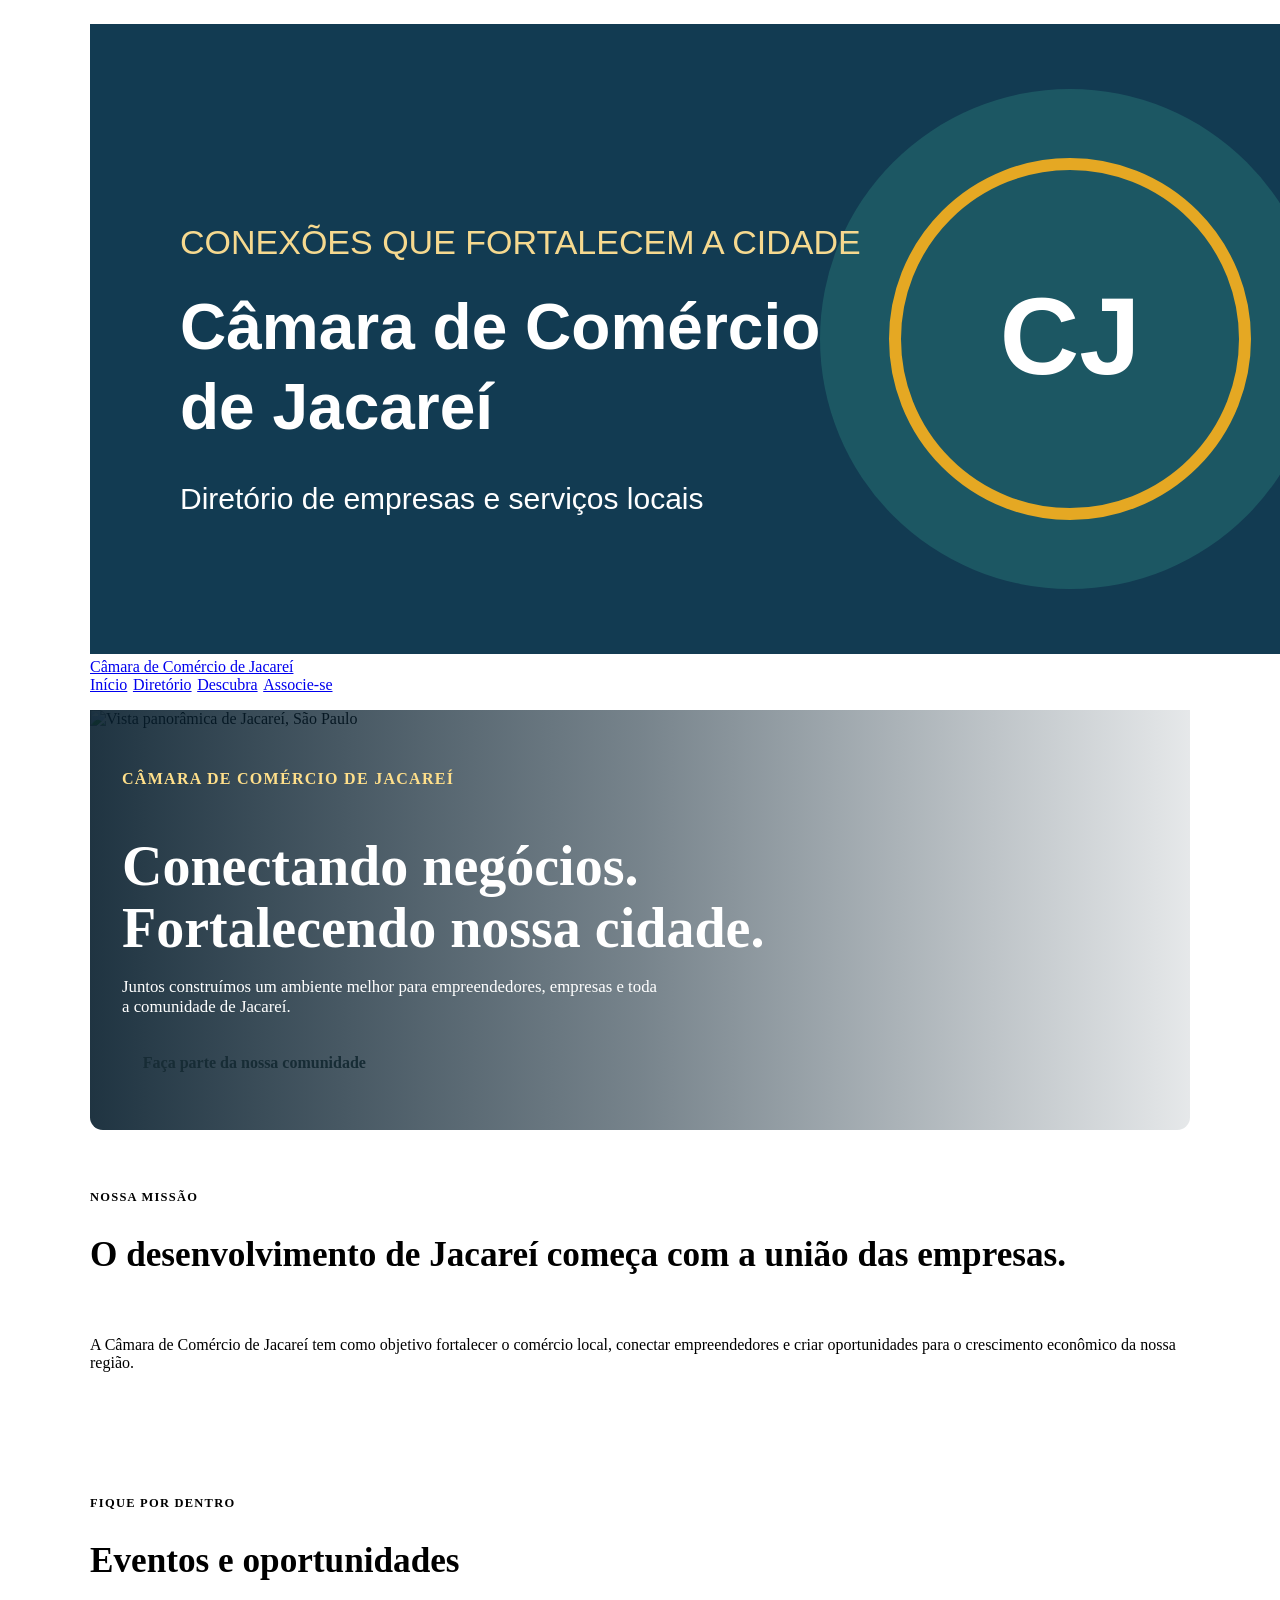
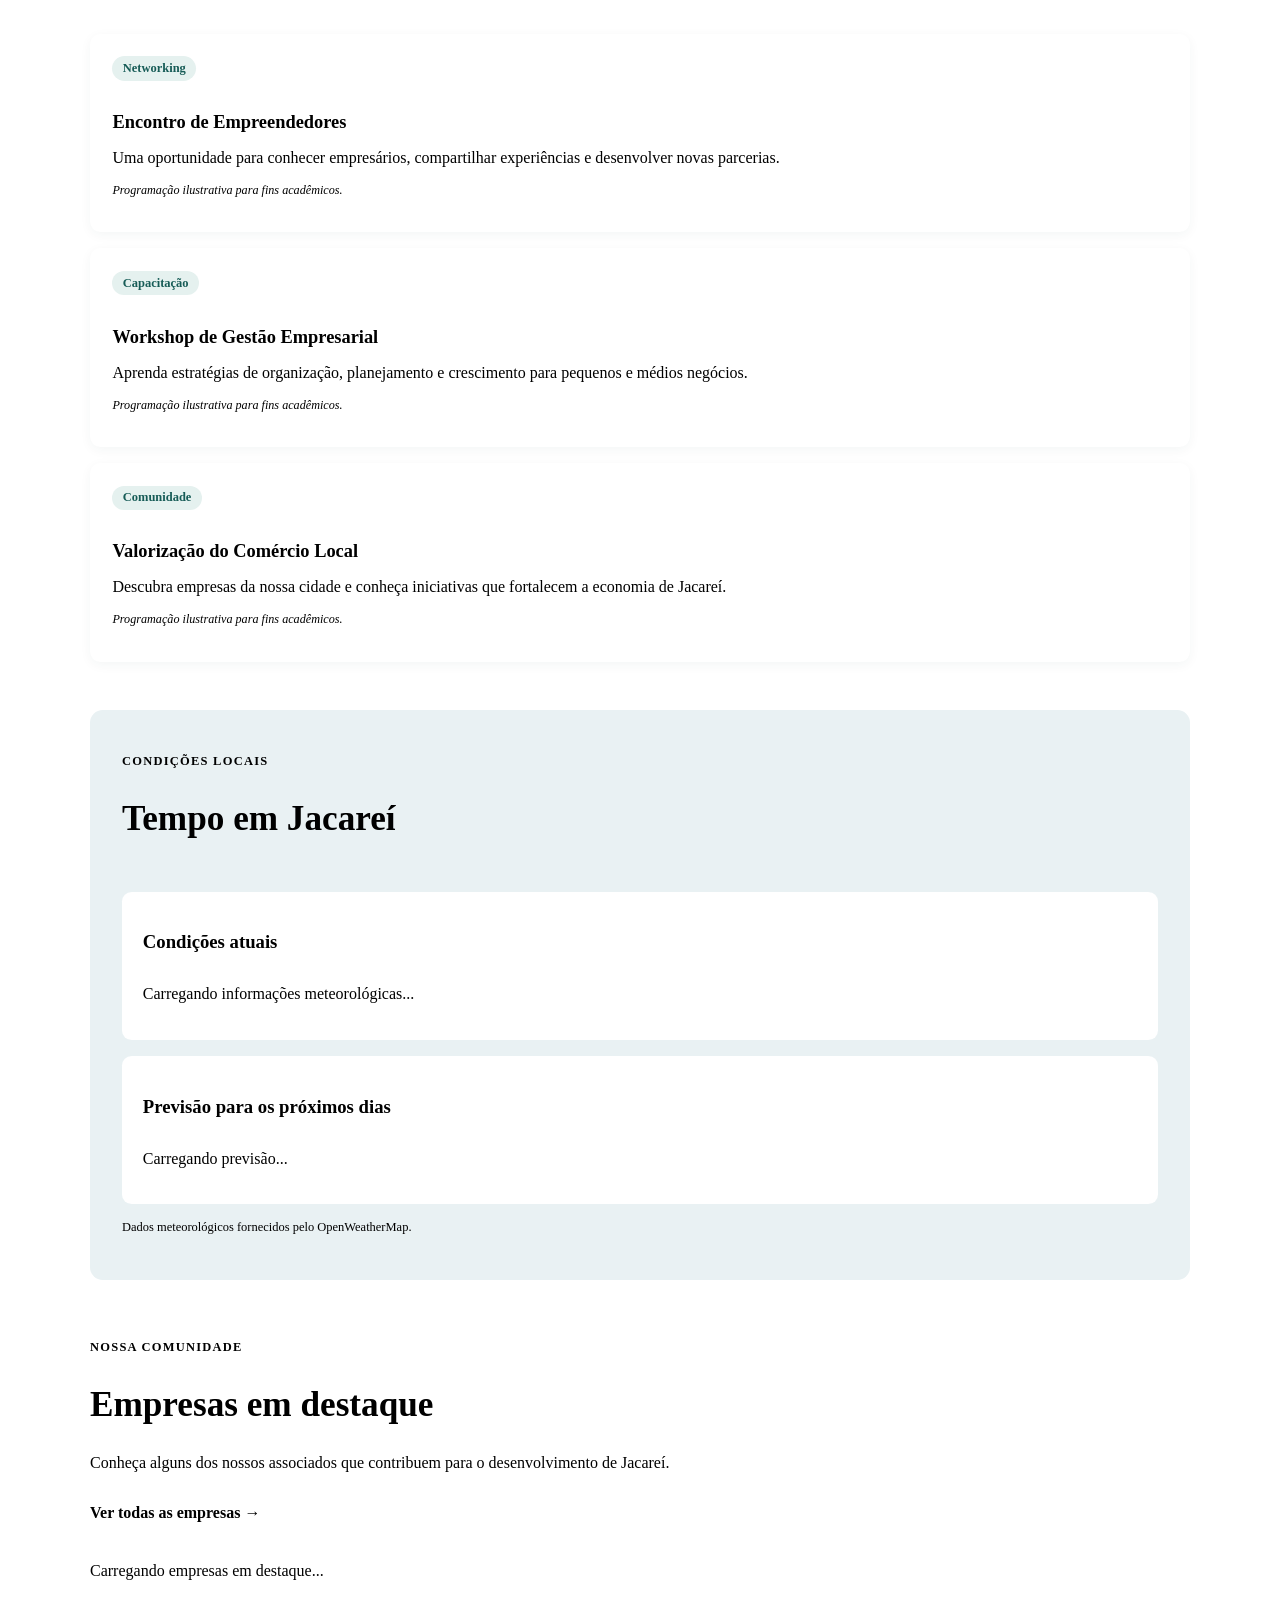
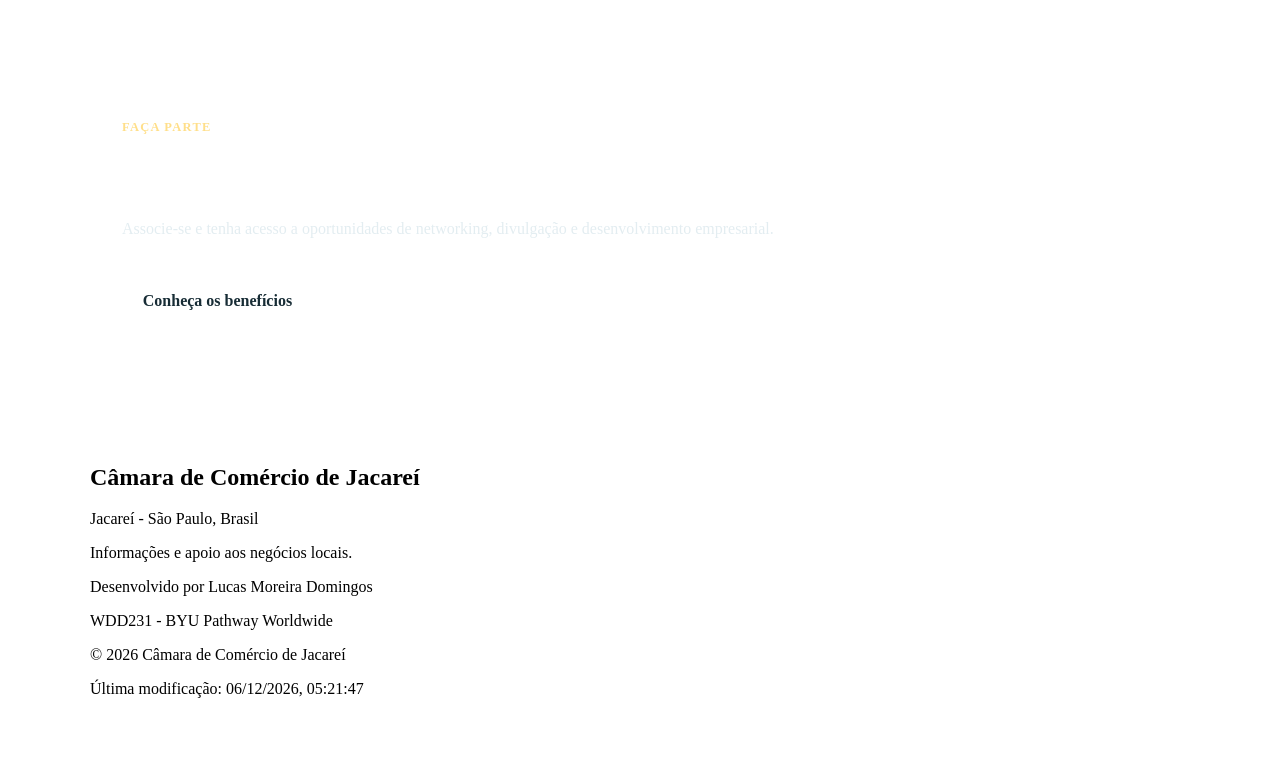
==== camara/index.html @ 96e45028 "Merge branch 'main' of https://github.com/Luketa3965/wdd231" ====
<!DOCTYPE html>
<html lang="pt-BR">

<head>
    <meta charset="UTF-8">
    <meta name="viewport" content="width=device-width, initial-scale=1.0">

    <title>Início | Câmara de Comércio de Jacareí</title>

    <meta name="description"
        content="Câmara de Comércio de Jacareí. Conheça empresas locais, eventos, oportunidades de negócios e benefícios para associados.">

    <meta name="author" content="Lucas Moreira Domingos">

    <meta name="theme-color" content="#123b52">

    <link rel="icon" href="imagens/favicon.svg" type="image/svg+xml">

    <meta property="og:title"
        content="Câmara de Comércio de Jacareí">

    <meta property="og:description"
        content="Conectando empresas, fortalecendo negócios e desenvolvendo Jacareí.">

    <meta property="og:image"
        content="https://luketa3965.github.io/wdd231/camara/imagens/compartilhamento.png">

    <meta property="og:url"
        content="https://luketa3965.github.io/wdd231/camara/index.html">

    <meta property="og:type" content="website">

    <link rel="preconnect" href="https://fonts.googleapis.com">
    <link rel="preconnect" href="https://fonts.gstatic.com" crossorigin>

    <link
        href="https://fonts.googleapis.com/css2?family=Montserrat:wght@400;500;600;700&family=Roboto:wght@400;500;700&display=swap"
        rel="stylesheet">

    <link rel="stylesheet" href="estilos/normalize.css">
    <link rel="stylesheet" href="estilos/telas-pequenas.css">
    <link rel="stylesheet" href="estilos/telas-grandes.css">
    <link rel="stylesheet" href="estilos/inicio.css">

    <script src="scripts/main.js" defer></script>
    <script src="scripts/inicio.js" defer></script>
</head>

<body>

    <header class="site-header">

        <div class="brand">
            <a href="index.html" class="brand-link">
                <img src="imagens/compartilhamento.svg"
                    alt="Logo da Câmara de Comércio de Jacareí">

                <span>Câmara de Comércio de Jacareí</span>
            </a>
        </div>

        <button
            id="menu-button"
            class="menu-button"
            type="button"
            aria-label="Abrir menu de navegação"
            aria-expanded="false"
            aria-controls="primary-nav">
            ☰
        </button>

        <nav id="primary-nav" class="primary-nav"
            aria-label="Navegação principal">

            <a href="index.html"
                class="active"
                aria-current="page">Início</a>

            <a href="diretorio.html">Diretório</a>

            <a href="descubra.html">Descubra</a>

            <a href="associe-se.html">Associe-se</a>

        </nav>

    </header>

    <main class="home-main">

        <!-- HERO -->

        <section class="hero">

            <img
                src="imagens/jacarei-hero.jpg"
                alt="Vista panorâmica de Jacareí, São Paulo"
                class="hero-image"
                fetchpriority="high">

            <div class="hero-content">

                <p class="hero-label">
                    Câmara de Comércio de Jacareí
                </p>

                <h1>
                    Conectando negócios.
                    Fortalecendo nossa cidade.
                </h1>

                <p>
                    Juntos construímos um ambiente melhor
                    para empreendedores, empresas e toda
                    a comunidade de Jacareí.
                </p>

                <a href="associe-se.html" class="cta-button">
                    Faça parte da nossa comunidade
                </a>

            </div>

        </section>

        <!-- APRESENTAÇÃO -->

        <section class="welcome-section">

            <div>
                <p class="section-label">Nossa missão</p>

                <h2>
                    O desenvolvimento de Jacareí começa
                    com a união das empresas.
                </h2>
            </div>

            <p>
                A Câmara de Comércio de Jacareí tem como
                objetivo fortalecer o comércio local,
                conectar empreendedores e criar
                oportunidades para o crescimento
                econômico da nossa região.
            </p>

        </section>

        <!-- EVENTOS -->

        <section class="home-section events-section">

            <div class="section-heading">
                <div>
                    <p class="section-label">Fique por dentro</p>
                    <h2>Eventos e oportunidades</h2>
                </div>
            </div>

            <div class="events-grid">

                <article class="event-card">
                    <span class="event-category">Networking</span>

                    <h3>Encontro de Empreendedores</h3>

                    <p>
                        Uma oportunidade para conhecer
                        empresários, compartilhar experiências
                        e desenvolver novas parcerias.
                    </p>

                    <p class="event-note">
                        Programação ilustrativa para fins acadêmicos.
                    </p>
                </article>

                <article class="event-card">
                    <span class="event-category">Capacitação</span>

                    <h3>Workshop de Gestão Empresarial</h3>

                    <p>
                        Aprenda estratégias de organização,
                        planejamento e crescimento para
                        pequenos e médios negócios.
                    </p>

                    <p class="event-note">
                        Programação ilustrativa para fins acadêmicos.
                    </p>
                </article>

                <article class="event-card">
                    <span class="event-category">Comunidade</span>

                    <h3>Valorização do Comércio Local</h3>

                    <p>
                        Descubra empresas da nossa cidade
                        e conheça iniciativas que fortalecem
                        a economia de Jacareí.
                    </p>

                    <p class="event-note">
                        Programação ilustrativa para fins acadêmicos.
                    </p>
                </article>

            </div>

        </section>

        <!-- CLIMA -->

        <section class="home-section weather-section">

            <div class="section-heading">
                <div>
                    <p class="section-label">Condições locais</p>
                    <h2>Tempo em Jacareí</h2>
                </div>
            </div>

            <div class="weather-container">

                <article class="weather-current">

                    <h3>Condições atuais</h3>

                    <div id="current-weather"
                        class="current-weather"
                        aria-live="polite">

                        <p>Carregando informações meteorológicas...</p>

                    </div>

                </article>

                <article class="weather-forecast">

                    <h3>Previsão para os próximos dias</h3>

                    <div id="forecast-container"
                        class="forecast-grid"
                        aria-live="polite">

                        <p>Carregando previsão...</p>

                    </div>

                </article>

            </div>

            <p class="weather-source">
                Dados meteorológicos fornecidos pelo OpenWeatherMap.
            </p>

        </section>

        <!-- EMPRESAS EM DESTAQUE -->

        <section class="home-section featured-section">

            <div class="section-heading">

                <div>
                    <p class="section-label">Nossa comunidade</p>
                    <h2>Empresas em destaque</h2>
                    <p>
                        Conheça alguns dos nossos associados
                        que contribuem para o desenvolvimento
                        de Jacareí.
                    </p>
                </div>

                <a href="diretorio.html" class="secondary-link">
                    Ver todas as empresas →
                </a>

            </div>

            <div id="featured-container"
                class="featured-grid"
                aria-live="polite"
                aria-busy="true">

                <p>Carregando empresas em destaque...</p>

            </div>

        </section>

        <!-- CHAMADA PARA ASSOCIAÇÃO -->

        <section class="join-section">

            <div>
                <p class="section-label">Faça parte</p>

                <h2>
                    Sua empresa merece crescer junto
                    com Jacareí.
                </h2>

                <p>
                    Associe-se e tenha acesso a oportunidades
                    de networking, divulgação e desenvolvimento
                    empresarial.
                </p>
            </div>

            <a href="associe-se.html" class="cta-button">
                Conheça os benefícios
            </a>

        </section>

    </main>

    <footer class="site-footer">

        <div class="footer-contact">

            <h2>Câmara de Comércio de Jacareí</h2>

            <p>Jacareí - São Paulo, Brasil</p>

            <p>Informações e apoio aos negócios locais.</p>

        </div>

        <div class="footer-development">

            <p>Desenvolvido por Lucas Moreira Domingos</p>

            <p>WDD231 - BYU Pathway Worldwide</p>

            <p>
                © <span id="current-year"></span>
                Câmara de Comércio de Jacareí
            </p>

            <p>
                Última modificação:
                <span id="last-modified"></span>
            </p>

        </div>

    </footer>

</body>
</html>
---- camara/estilos/telas-grandes.css ----
/* =====================================
   TELAS GRANDES
===================================== */

@media screen and (min-width: 700px) {

    .site-header {
        padding: 1rem max(2rem, calc((100% - 1100px) / 2));
    }

    .menu-button {
        display: none;
    }

    .primary-nav {
        display: flex;
        flex-basis: auto;
        flex-direction: row;
        align-items: center;
        gap: .35rem;
    }

    .directory-heading {
        flex-direction: row;
        align-items: end;
        justify-content: space-between;
    }

    .members-grid {
        grid-template-columns: repeat(2, minmax(0, 1fr));
    }

    .members-list {
        display: flex;
        flex-direction: column;
    }

    .site-footer {
        grid-template-columns: 1fr 1fr;
        gap: 3rem;
        padding: 2.5rem max(2rem, calc((100% - 1100px) / 2));
    }

    .footer-development {
        padding-top: 0;
        border-top: 0;
    }
}

@media screen and (min-width: 1000px) {

    .members-grid {
        grid-template-columns: repeat(3, minmax(0, 1fr));
    }

}
---- camara/estilos/inicio.css ----
/* ==========================================
   CÂMARA DE COMÉRCIO DE JACAREÍ
   ESTILOS DA PÁGINA INICIAL
========================================== */

/* CONTEÚDO PRINCIPAL */

.home-main {
    width: min(100% - 2rem, 1100px);
    margin: 0 auto;
}

.home-section {
    padding: 3rem 0;
}

.section-label {
    margin-bottom: .5rem;
    color: var(--color-accent);
    font-size: .78rem;
    font-weight: 700;
    letter-spacing: .1em;
    text-transform: uppercase;
}

.section-heading {
    display: flex;
    flex-direction: column;
    gap: 1rem;
    margin-bottom: 1.5rem;
}

.section-heading h2,
.welcome-section h2,
.join-section h2 {
    color: var(--color-primary);
    font-size: clamp(1.5rem, 4vw, 2.2rem);
}

.section-heading > div > p:last-child {
    margin-top: .6rem;
    color: var(--color-muted);
}

/* HERO */

.hero {
    position: relative;
    display: grid;
    min-height: 420px;
    overflow: hidden;
    border-radius: 0 0 .8rem .8rem;
    background: var(--color-primary);
}

.hero-image {
    position: absolute;
    width: 100%;
    height: 100%;
    object-fit: cover;
    object-position: center;
}

.hero::after {
    position: absolute;
    inset: 0;
    background: linear-gradient(
        90deg,
        rgb(7 30 45 / 90%),
        rgb(7 30 45 / 55%),
        rgb(7 30 45 / 10%)
    );
    content: "";
}

.hero-content {
    position: relative;
    z-index: 1;
    align-self: center;
    max-width: 650px;
    padding: 2rem;
    color: #fff;
}

.hero-label {
    margin-bottom: 1rem;
    color: #ffdf8a;
    font-weight: 700;
    letter-spacing: .08em;
    text-transform: uppercase;
}

.hero-content h1 {
    margin-bottom: 1rem;
    font-size: clamp(2rem, 6vw, 3.5rem);
    line-height: 1.12;
}

.hero-content > p:not(.hero-label) {
    max-width: 540px;
    margin-bottom: 1.5rem;
    font-size: 1.05rem;
}

/* BOTÕES */

.cta-button {
    display: inline-block;
    padding: .85rem 1.3rem;
    border-radius: .4rem;
    background: var(--color-secondary);
    color: #172c35;
    font-weight: 700;
    text-align: center;
    text-decoration: none;
    transition: background .2s ease, transform .2s ease;
}

.cta-button:hover {
    background: #f6c34e;
    transform: translateY(-2px);
}

.secondary-link {
    color: var(--color-accent);
    font-weight: 700;
    text-decoration: none;
}

.secondary-link:hover {
    text-decoration: underline;
}

/* APRESENTAÇÃO */

.welcome-section {
    display: grid;
    gap: 1rem;
    padding: 3rem 0;
    border-bottom: 1px solid var(--color-border);
}

.welcome-section > p {
    color: var(--color-muted);
}

/* EVENTOS */

.events-grid {
    display: grid;
    grid-template-columns: 1fr;
    gap: 1rem;
}

.event-card {
    padding: 1.4rem;
    border: 1px solid var(--color-border);
    border-radius: .65rem;
    background: var(--color-surface);
    box-shadow: 0 3px 12px #1738490c;
}

.event-category {
    display: inline-block;
    margin-bottom: .8rem;
    padding: .3rem .65rem;
    border-radius: 2rem;
    background: #e5f1ef;
    color: #175c57;
    font-size: .78rem;
    font-weight: 700;
}

.event-card h3 {
    margin-bottom: .7rem;
    color: var(--color-primary);
    font-size: 1.15rem;
}

.event-card > p {
    color: var(--color-muted);
}

.event-card .event-note {
    margin-top: 1rem;
    font-size: .76rem;
    font-style: italic;
}

/* CLIMA */

.weather-section {
    padding: 2rem;
    border-radius: .8rem;
    background: #e9f1f3;
}

.weather-container {
    display: grid;
    grid-template-columns: 1fr;
    gap: 1rem;
}

.weather-current,
.weather-forecast {
    padding: 1.3rem;
    border-radius: .6rem;
    background: #fff;
}

.weather-current h3,
.weather-forecast h3 {
    margin-bottom: 1rem;
    color: var(--color-primary);
}

.current-weather {
    display: flex;
    flex-wrap: wrap;
    align-items: center;
    gap: 1rem;
}

.current-weather img {
    width: 90px;
    height: 90px;
}

.weather-temperature {
    color: var(--color-primary);
    font-size: 2.6rem;
    font-weight: 700;
}

.weather-description {
    color: var(--color-muted);
    text-transform: capitalize;
}

.forecast-grid {
    display: grid;
    grid-template-columns: repeat(3, minmax(0, 1fr));
    gap: .5rem;
}

.forecast-card {
    min-width: 0;
    padding: .7rem .3rem;
    border-radius: .5rem;
    background: #f4f7f8;
    text-align: center;
}

.forecast-card h4 {
    color: var(--color-primary);
    font-size: .82rem;
}

.forecast-card img {
    width: 55px;
    margin: .3rem auto;
}

.forecast-card p {
    color: var(--color-muted);
    font-size: .82rem;
}

.forecast-card .forecast-temp {
    color: var(--color-primary);
    font-size: 1.05rem;
    font-weight: 700;
}

.weather-source {
    margin-top: 1rem;
    color: var(--color-muted);
    font-size: .78rem;
}

.weather-error {
    color: #a12626;
    font-size: .9rem;
}

/* EMPRESAS EM DESTAQUE */

.featured-grid {
    display: grid;
    grid-template-columns: 1fr;
    gap: 1rem;
}

.featured-card {
    display: flex;
    flex-direction: column;
    align-items: center;
    gap: .7rem;
    padding: 1.4rem;
    border: 1px solid var(--color-border);
    border-radius: .7rem;
    background: #fff;
    box-shadow: 0 3px 12px #1738490c;
    text-align: center;
}

.featured-card img {
    width: 110px;
    height: 85px;
    object-fit: contain;
}

.featured-card h3 {
    color: var(--color-primary);
}

.featured-card p {
    color: var(--color-muted);
    font-size: .9rem;
    overflow-wrap: anywhere;
}

.featured-card a {
    color: var(--color-accent);
    font-weight: 700;
    overflow-wrap: anywhere;
}

.membership-badge {
    padding: .3rem .7rem;
    border-radius: 2rem;
    background: #fff2cc;
    color: #6c4c00;
    font-size: .78rem;
    font-weight: 700;
}

.featured-card .member-category {
    color: var(--color-accent);
}

/* ASSOCIAÇÃO */

.join-section {
    display: flex;
    flex-direction: column;
    align-items: flex-start;
    gap: 1.5rem;
    margin: 2rem 0 3rem;
    padding: 2rem;
    border-radius: .8rem;
    background: var(--color-primary);
    color: #fff;
}

.join-section h2 {
    margin-bottom: .8rem;
    color: #fff;
}

.join-section .section-label {
    color: #ffdf8a;
}

.join-section p:not(.section-label) {
    color: #e3edf1;
}

/* MENSAGENS */

.home-message {
    grid-column: 1 / -1;
    padding: 1rem;
    color: var(--color-muted);
    text-align: center;
}

/* ACESSIBILIDADE */

@media (prefers-reduced-motion: reduce) {
    *,
    *::before,
    *::after {
        scroll-behavior: auto !important;
        transition-duration: .01ms !important;
        animation-duration: .01ms !important;
    }
}
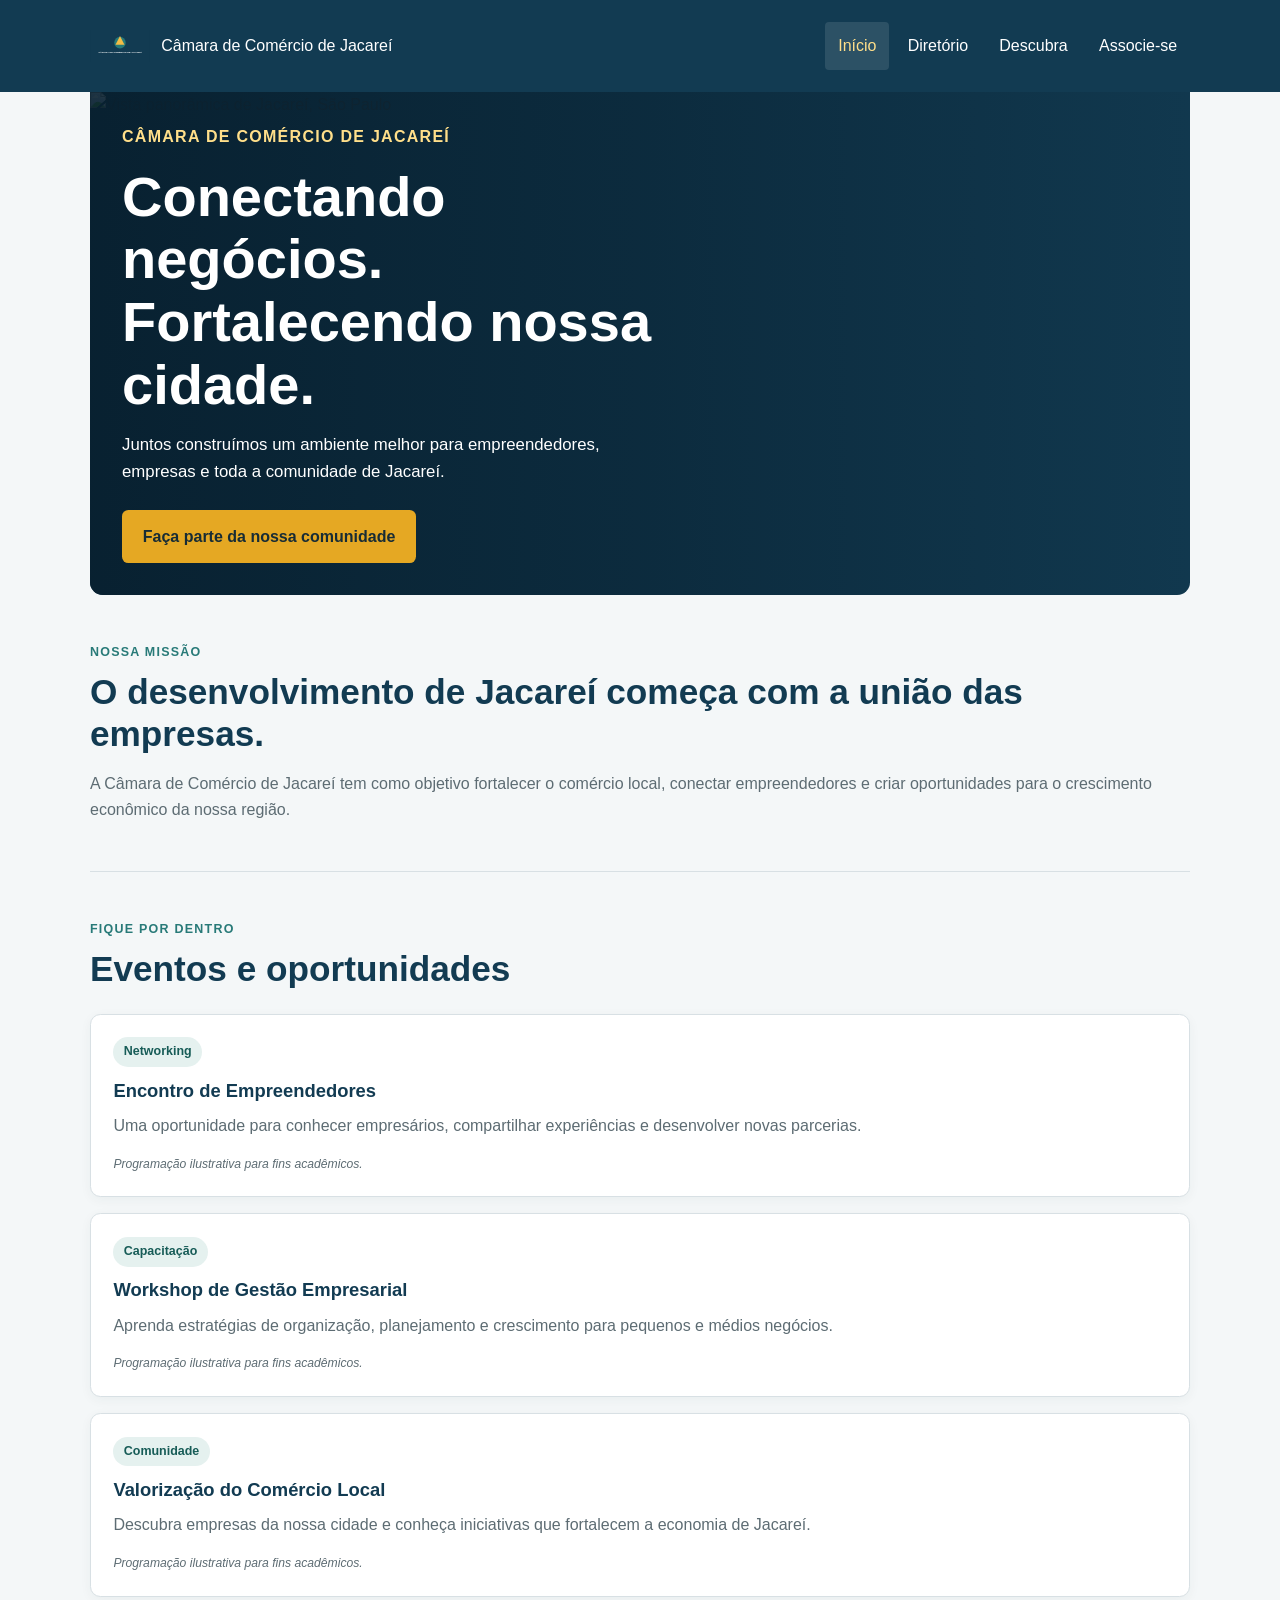
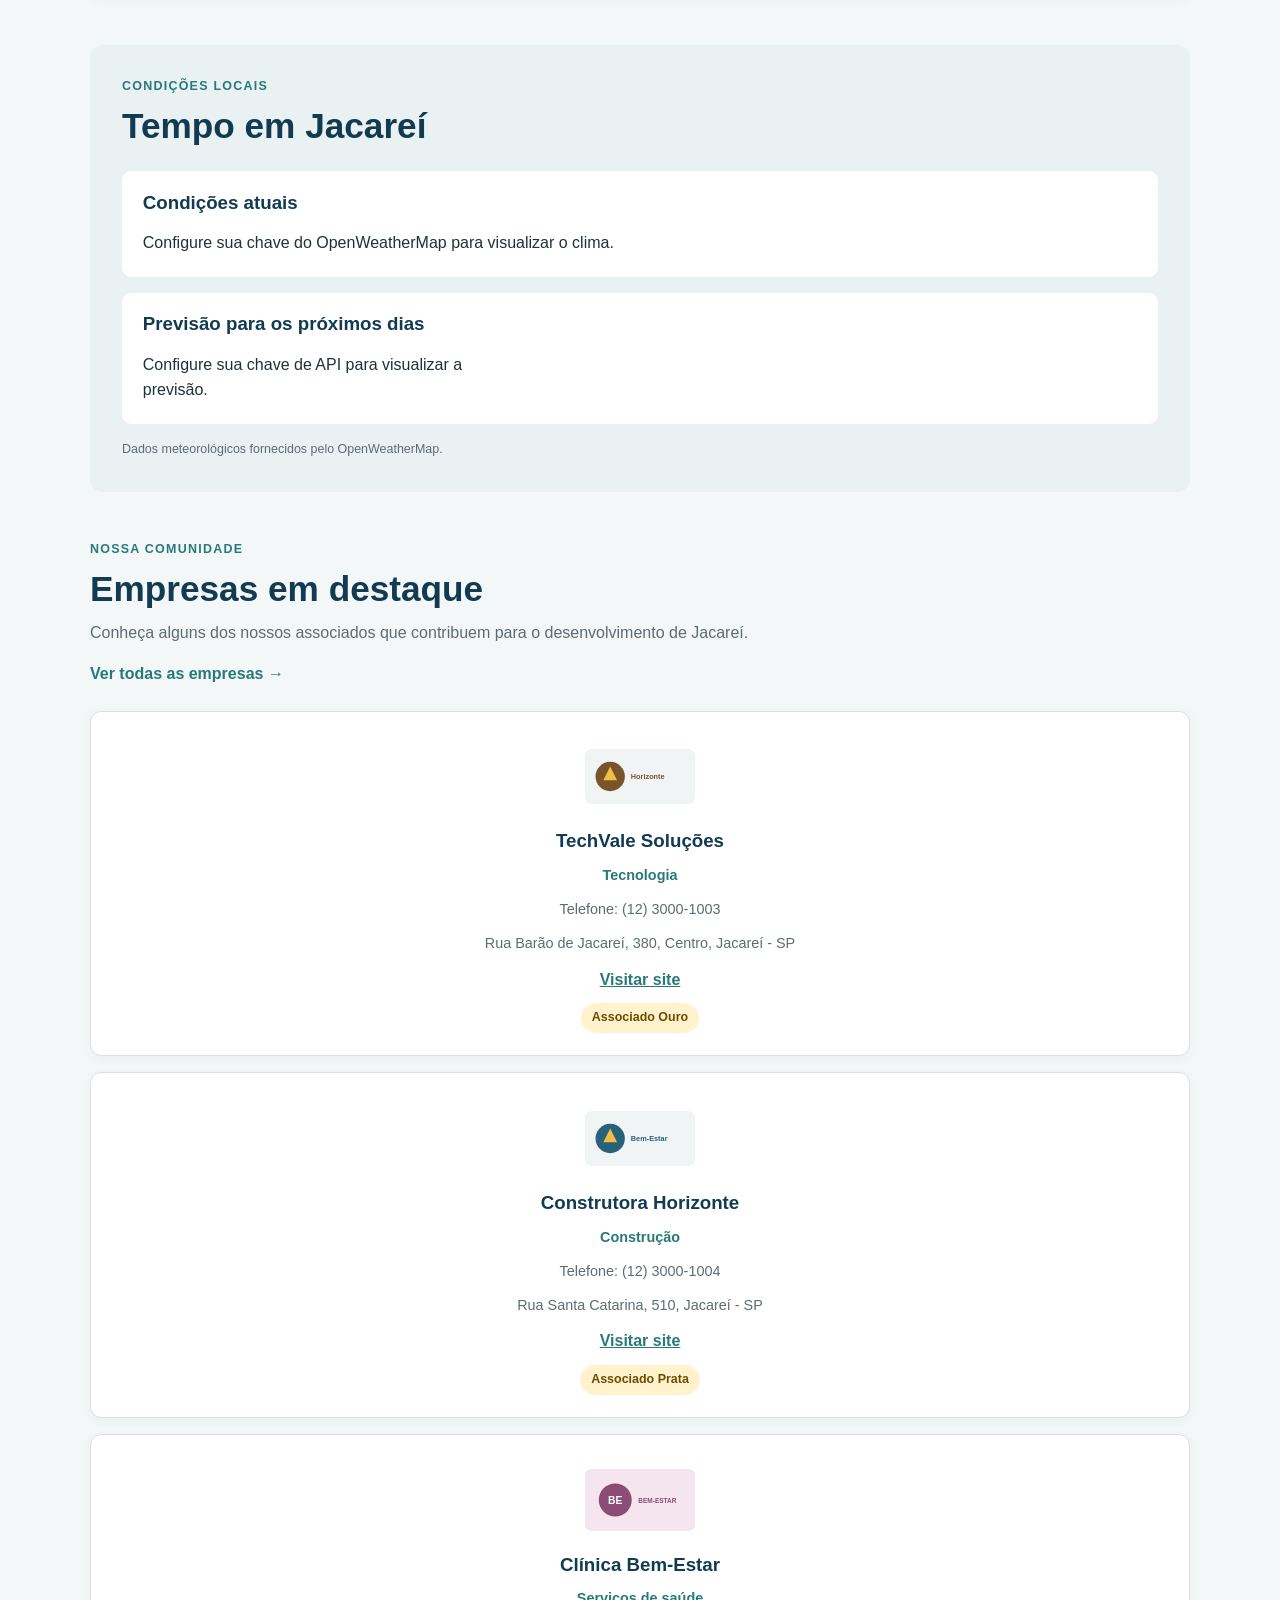
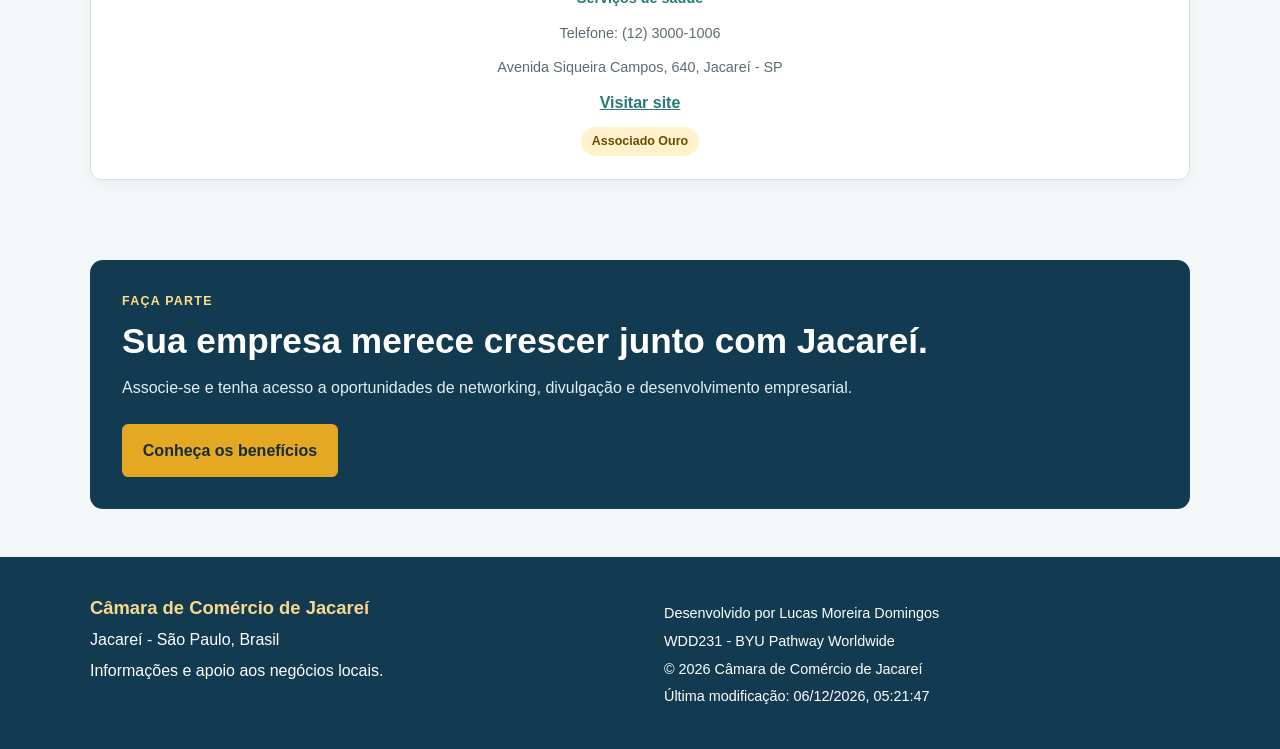
==== commit 5a6992e3: "Merge branch 'main' of https://github.com/Luketa3965/wdd231" ====
--- a/camara/index.html
+++ b/camara/index.html
@@ -1,3 +1,4 @@
+
 <!DOCTYPE html>
 <html lang="pt-BR">
 
@@ -8,14 +9,15 @@
     <title>Início | Câmara de Comércio de Jacareí</title>
 
     <meta name="description"
-        content="Câmara de Comércio de Jacareí. Conheça empresas locais, eventos, oportunidades de negócios e benefícios para associados.">
+        content="Conheça a Câmara de Comércio de Jacareí, descubra empresas locais, eventos, oportunidades de negócios e benefícios para associados.">
 
     <meta name="author" content="Lucas Moreira Domingos">
-
     <meta name="theme-color" content="#123b52">
 
+    <!-- Favicon -->
     <link rel="icon" href="imagens/favicon.svg" type="image/svg+xml">
 
+    <!-- Open Graph -->
     <meta property="og:title"
         content="Câmara de Comércio de Jacareí">
 
@@ -30,35 +32,37 @@
 
     <meta property="og:type" content="website">
 
-    <link rel="preconnect" href="https://fonts.googleapis.com">
-    <link rel="preconnect" href="https://fonts.gstatic.com" crossorigin>
-
-    <link
-        href="https://fonts.googleapis.com/css2?family=Montserrat:wght@400;500;600;700&family=Roboto:wght@400;500;700&display=swap"
-        rel="stylesheet">
-
+    <!-- CSS -->
     <link rel="stylesheet" href="estilos/normalize.css">
     <link rel="stylesheet" href="estilos/telas-pequenas.css">
     <link rel="stylesheet" href="estilos/telas-grandes.css">
     <link rel="stylesheet" href="estilos/inicio.css">
 
+    <!-- JavaScript -->
     <script src="scripts/main.js" defer></script>
     <script src="scripts/inicio.js" defer></script>
 </head>
 
 <body>
 
+    <!-- CABEÇALHO -->
     <header class="site-header">
 
         <div class="brand">
             <a href="index.html" class="brand-link">
-                <img src="imagens/compartilhamento.svg"
-                    alt="Logo da Câmara de Comércio de Jacareí">
-
-                <span>Câmara de Comércio de Jacareí</span>
+                <img
+                    src="imagens/compartilhamento.svg"
+                    alt="Logo da Câmara de Comércio de Jacareí"
+                    width="60"
+                    height="60">
+
+                <span class="brand-name">
+                    Câmara de Comércio de Jacareí
+                </span>
             </a>
         </div>
 
+        <!-- MENU MOBILE -->
         <button
             id="menu-button"
             class="menu-button"
@@ -69,27 +73,25 @@
             ☰
         </button>
 
-        <nav id="primary-nav" class="primary-nav"
+        <!-- NAVEGAÇÃO -->
+        <nav
+            id="primary-nav"
+            class="primary-nav"
             aria-label="Navegação principal">
 
-            <a href="index.html"
-                class="active"
-                aria-current="page">Início</a>
-
+            <a href="index.html" aria-current="page">Início</a>
             <a href="diretorio.html">Diretório</a>
-
             <a href="descubra.html">Descubra</a>
-
             <a href="associe-se.html">Associe-se</a>
 
         </nav>
 
     </header>
 
+    <!-- CONTEÚDO PRINCIPAL -->
     <main class="home-main">
 
         <!-- HERO -->
-
         <section class="hero">
 
             <img
@@ -124,7 +126,6 @@
         </section>
 
         <!-- APRESENTAÇÃO -->
-
         <section class="welcome-section">
 
             <div>
@@ -147,7 +148,6 @@
         </section>
 
         <!-- EVENTOS -->
-
         <section class="home-section events-section">
 
             <div class="section-heading">
@@ -160,6 +160,7 @@
             <div class="events-grid">
 
                 <article class="event-card">
+
                     <span class="event-category">Networking</span>
 
                     <h3>Encontro de Empreendedores</h3>
@@ -173,9 +174,11 @@
                     <p class="event-note">
                         Programação ilustrativa para fins acadêmicos.
                     </p>
+
                 </article>
 
                 <article class="event-card">
+
                     <span class="event-category">Capacitação</span>
 
                     <h3>Workshop de Gestão Empresarial</h3>
@@ -189,9 +192,11 @@
                     <p class="event-note">
                         Programação ilustrativa para fins acadêmicos.
                     </p>
+
                 </article>
 
                 <article class="event-card">
+
                     <span class="event-category">Comunidade</span>
 
                     <h3>Valorização do Comércio Local</h3>
@@ -205,6 +210,7 @@
                     <p class="event-note">
                         Programação ilustrativa para fins acadêmicos.
                     </p>
+
                 </article>
 
             </div>
@@ -212,7 +218,6 @@
         </section>
 
         <!-- CLIMA -->
-
         <section class="home-section weather-section">
 
             <div class="section-heading">
@@ -228,7 +233,8 @@
 
                     <h3>Condições atuais</h3>
 
-                    <div id="current-weather"
+                    <div
+                        id="current-weather"
                         class="current-weather"
                         aria-live="polite">
 
@@ -242,7 +248,8 @@
 
                     <h3>Previsão para os próximos dias</h3>
 
-                    <div id="forecast-container"
+                    <div
+                        id="forecast-container"
                         class="forecast-grid"
                         aria-live="polite">
 
@@ -261,14 +268,15 @@
         </section>
 
         <!-- EMPRESAS EM DESTAQUE -->
-
         <section class="home-section featured-section">
 
             <div class="section-heading">
 
                 <div>
                     <p class="section-label">Nossa comunidade</p>
+
                     <h2>Empresas em destaque</h2>
+
                     <p>
                         Conheça alguns dos nossos associados
                         que contribuem para o desenvolvimento
@@ -282,7 +290,8 @@
 
             </div>
 
-            <div id="featured-container"
+            <div
+                id="featured-container"
                 class="featured-grid"
                 aria-live="polite"
                 aria-busy="true">
@@ -293,8 +302,7 @@
 
         </section>
 
-        <!-- CHAMADA PARA ASSOCIAÇÃO -->
-
+        <!-- ASSOCIAÇÃO -->
         <section class="join-section">
 
             <div>
@@ -320,6 +328,7 @@
 
     </main>
 
+    <!-- RODAPÉ -->
     <footer class="site-footer">
 
         <div class="footer-contact">
--- a/camara/estilos/telas-pequenas.css
+++ b/camara/estilos/telas-pequenas.css
@@ -0,0 +1,305 @@
+
+/* =====================================
+   CÂMARA DE COMÉRCIO DE JACAREÍ
+   ESTILOS PARA TELAS PEQUENAS
+===================================== */
+
+/* VARIÁVEIS */
+:root {
+    --color-primary: #123b52;
+    --color-secondary: #e5a823;
+    --color-accent: #287a78;
+    --color-background: #f4f7f8;
+    --color-surface: #ffffff;
+    --color-text: #20313a;
+    --color-muted: #5d6c73;
+    --color-border: #d8e0e4;
+    --color-white: #ffffff;
+    --color-highlight: #f6d98f;
+    --color-link: #ffdf8a;
+
+    --font-body: "Roboto", Arial, Helvetica, sans-serif;
+    --font-heading: "Montserrat", Arial, sans-serif;
+}
+
+/* CONFIGURAÇÕES GERAIS */
+body {
+    min-width: 320px;
+    background: var(--color-background);
+    color: var(--color-text);
+    font-family: var(--font-body);
+    line-height: 1.6;
+}
+
+h1,
+h2,
+h3 {
+    font-family: var(--font-heading);
+    line-height: 1.2;
+}
+
+button {
+    cursor: pointer;
+}
+
+/* CABEÇALHO */
+.site-header {
+    position: relative;
+    display: flex;
+    flex-wrap: wrap;
+    align-items: center;
+    justify-content: space-between;
+    gap: 1rem;
+    padding: 1rem;
+    background: var(--color-primary);
+    color: var(--color-white);
+}
+
+.brand,
+.brand-link {
+    display: flex;
+    align-items: center;
+}
+
+.brand-link {
+    gap: 0.7rem;
+    color: var(--color-white);
+    text-decoration: none;
+}
+
+.brand-link img {
+    width: 60px;
+    height: 60px;
+    object-fit: contain;
+}
+
+.brand-link h2 {
+    color: var(--color-highlight);
+    font-size: 1.05rem;
+}
+
+.brand-link p {
+    color: var(--color-white);
+    font-size: 0.85rem;
+}
+
+/* BOTÃO DO MENU */
+.menu-button {
+    padding: 0.45rem 0.7rem;
+    border: 1px solid #ffffff80;
+    border-radius: 0.35rem;
+    background: transparent;
+    color: var(--color-white);
+    font-size: 1.4rem;
+}
+
+.menu-button:hover {
+    background: #ffffff1c;
+}
+
+/* NAVEGAÇÃO */
+.primary-nav {
+    display: none;
+    flex-basis: 100%;
+    flex-direction: column;
+    gap: 0.25rem;
+}
+
+.primary-nav.is-open {
+    display: flex;
+}
+
+.primary-nav a {
+    padding: 0.7rem 0.8rem;
+    border-radius: 0.25rem;
+    color: var(--color-white);
+    text-decoration: none;
+}
+
+.primary-nav a:hover,
+.primary-nav a[aria-current="page"] {
+    background: #ffffff1c;
+    color: var(--color-link);
+}
+
+/* CONTEÚDO PRINCIPAL */
+.directory-main {
+    width: min(100% - 2rem, 1100px);
+    margin: 0 auto;
+}
+
+.directory-section {
+    padding: 2rem 0 3rem;
+}
+
+.directory-heading {
+    display: flex;
+    flex-direction: column;
+    gap: 1rem;
+    margin-bottom: 1.2rem;
+}
+
+.directory-heading h1 {
+    color: var(--color-primary);
+    font-size: clamp(1.8rem, 7vw, 2.7rem);
+}
+
+.directory-heading p {
+    margin-top: 0.7rem;
+    color: var(--color-muted);
+}
+
+/* CONTADOR DE EMPRESAS */
+#member-count {
+    margin: 0.5rem 0 1rem;
+    color: var(--color-muted);
+    font-size: 0.92rem;
+}
+
+/* BOTÕES DE VISUALIZAÇÃO */
+.view-controls {
+    display: flex;
+    flex-wrap: wrap;
+    gap: 0.5rem;
+    margin-bottom: 1.2rem;
+}
+
+.view-controls button {
+    padding: 0.55rem 0.9rem;
+    border: 1px solid var(--color-primary);
+    border-radius: 0.35rem;
+    background: var(--color-surface);
+    color: var(--color-primary);
+    font-weight: 700;
+}
+
+.view-controls button:hover,
+.view-controls button.is-active,
+.view-controls button[aria-pressed="true"] {
+    background: var(--color-primary);
+    color: var(--color-white);
+}
+
+/* GRADE DE EMPRESAS */
+.members-grid {
+    display: grid;
+    grid-template-columns: minmax(0, 1fr);
+    gap: 1rem;
+}
+
+/* CARTÕES DAS EMPRESAS */
+.member-card {
+    display: flex;
+    flex-direction: column;
+    align-items: center;
+    gap: 0.75rem;
+    min-width: 0;
+    padding: 1.2rem;
+    border: 1px solid var(--color-border);
+    border-radius: 0.65rem;
+    background: var(--color-surface);
+    box-shadow: 0 3px 12px #1738490c;
+    text-align: center;
+}
+
+.member-logo {
+    width: 104px;
+    height: 80px;
+    object-fit: contain;
+}
+
+.member-card h3 {
+    color: var(--color-primary);
+    font-size: 1.12rem;
+}
+
+.member-category {
+    color: var(--color-accent);
+    font-size: 0.85rem;
+    font-weight: 700;
+}
+
+.member-details {
+    color: var(--color-muted);
+    font-size: 0.92rem;
+    overflow-wrap: anywhere;
+}
+
+.member-card a {
+    color: var(--color-accent);
+    font-weight: 700;
+    overflow-wrap: anywhere;
+}
+
+/* VISUALIZAÇÃO EM LISTA */
+.members-list {
+    display: flex;
+    flex-direction: column;
+    gap: 0.5rem;
+}
+
+.members-list .member-card {
+    display: grid;
+    grid-template-columns: 76px minmax(0, 1fr);
+    justify-items: start;
+    gap: 0.3rem 1rem;
+    padding: 0.8rem 1rem;
+    text-align: left;
+}
+
+.members-list .member-logo {
+    grid-row: span 5;
+    width: 70px;
+    height: 65px;
+}
+
+.members-list .member-card h3,
+.members-list .member-card p,
+.members-list .member-card a {
+    min-width: 0;
+}
+
+/* MENSAGENS */
+.status-message {
+    grid-column: 1 / -1;
+    padding: 1.5rem;
+    color: var(--color-muted);
+    text-align: center;
+}
+
+/* RODAPÉ */
+.site-footer {
+    display: grid;
+    gap: 1.5rem;
+    padding: 2rem 1rem;
+    background: var(--color-primary);
+    color: var(--color-white);
+}
+
+.site-footer h2 {
+    margin-bottom: 0.5rem;
+    color: var(--color-highlight);
+    font-size: 1.15rem;
+}
+
+.site-footer p {
+    margin-top: 0.3rem;
+    overflow-wrap: anywhere;
+}
+
+.site-footer a {
+    color: var(--color-link);
+}
+
+.footer-development {
+    padding-top: 1rem;
+    border-top: 1px solid #ffffff40;
+    font-size: 0.9rem;
+}
+
+/* ACESSIBILIDADE */
+a:focus-visible,
+button:focus-visible {
+    outline: 3px solid var(--color-secondary);
+    outline-offset: 3px;
+}
--- a/camara/estilos/telas-grandes.css
+++ b/camara/estilos/telas-grandes.css
@@ -1,43 +1,52 @@
 
 /* =====================================
    TELAS GRANDES
+   Câmara de Comércio de Jacareí
 ===================================== */
 
+/* Layout para telas a partir de 700px */
 @media screen and (min-width: 700px) {
 
+    /* Cabeçalho */
     .site-header {
         padding: 1rem max(2rem, calc((100% - 1100px) / 2));
     }
 
+    /* Botão do menu */
     .menu-button {
         display: none;
     }
 
+    /* Navegação */
     .primary-nav {
         display: flex;
         flex-basis: auto;
         flex-direction: row;
         align-items: center;
-        gap: .35rem;
+        gap: 0.35rem;
     }
 
+    /* Cabeçalho do diretório */
     .directory-heading {
         flex-direction: row;
         align-items: end;
         justify-content: space-between;
     }
 
+    /* Grade de associados */
     .members-grid {
         grid-template-columns: repeat(2, minmax(0, 1fr));
     }
 
+    /* Lista de associados */
     .members-list {
         display: flex;
         flex-direction: column;
     }
 
+    /* Rodapé */
     .site-footer {
-        grid-template-columns: 1fr 1fr;
+        grid-template-columns: repeat(2, minmax(0, 1fr));
         gap: 3rem;
         padding: 2.5rem max(2rem, calc((100% - 1100px) / 2));
     }
@@ -48,10 +57,11 @@
     }
 }
 
+/* Layout para telas a partir de 1000px */
 @media screen and (min-width: 1000px) {
 
+    /* Três colunas no diretório */
     .members-grid {
         grid-template-columns: repeat(3, minmax(0, 1fr));
     }
-
 }
--- a/camara/estilos/inicio.css
+++ b/camara/estilos/inicio.css
@@ -5,22 +5,22 @@
 ========================================== */
 
 /* CONTEÚDO PRINCIPAL */
-
 .home-main {
     width: min(100% - 2rem, 1100px);
     margin: 0 auto;
 }
 
-.home-section {
+.home-section,
+.welcome-section {
     padding: 3rem 0;
 }
 
 .section-label {
-    margin-bottom: .5rem;
+    margin-bottom: 0.5rem;
     color: var(--color-accent);
-    font-size: .78rem;
-    font-weight: 700;
-    letter-spacing: .1em;
+    font-size: 0.78rem;
+    font-weight: 700;
+    letter-spacing: 0.1em;
     text-transform: uppercase;
 }
 
@@ -39,18 +39,17 @@
 }
 
 .section-heading > div > p:last-child {
-    margin-top: .6rem;
-    color: var(--color-muted);
-}
-
-/* HERO */
-
+    margin-top: 0.6rem;
+    color: var(--color-muted);
+}
+
+/* BANNER PRINCIPAL */
 .hero {
     position: relative;
     display: grid;
     min-height: 420px;
     overflow: hidden;
-    border-radius: 0 0 .8rem .8rem;
+    border-radius: 0 0 0.8rem 0.8rem;
     background: var(--color-primary);
 }
 
@@ -80,14 +79,14 @@
     align-self: center;
     max-width: 650px;
     padding: 2rem;
-    color: #fff;
+    color: var(--color-white);
 }
 
 .hero-label {
     margin-bottom: 1rem;
-    color: #ffdf8a;
-    font-weight: 700;
-    letter-spacing: .08em;
+    color: var(--color-link);
+    font-weight: 700;
+    letter-spacing: 0.08em;
     text-transform: uppercase;
 }
 
@@ -104,17 +103,16 @@
 }
 
 /* BOTÕES */
-
 .cta-button {
     display: inline-block;
-    padding: .85rem 1.3rem;
-    border-radius: .4rem;
+    padding: 0.85rem 1.3rem;
+    border-radius: 0.4rem;
     background: var(--color-secondary);
     color: #172c35;
     font-weight: 700;
     text-align: center;
     text-decoration: none;
-    transition: background .2s ease, transform .2s ease;
+    transition: background 0.2s ease, transform 0.2s ease;
 }
 
 .cta-button:hover {
@@ -133,11 +131,9 @@
 }
 
 /* APRESENTAÇÃO */
-
 .welcome-section {
     display: grid;
     gap: 1rem;
-    padding: 3rem 0;
     border-bottom: 1px solid var(--color-border);
 }
 
@@ -146,34 +142,34 @@
 }
 
 /* EVENTOS */
-
-.events-grid {
-    display: grid;
-    grid-template-columns: 1fr;
+.events-grid,
+.featured-grid {
+    display: grid;
+    grid-template-columns: minmax(0, 1fr);
     gap: 1rem;
 }
 
 .event-card {
     padding: 1.4rem;
     border: 1px solid var(--color-border);
-    border-radius: .65rem;
+    border-radius: 0.65rem;
     background: var(--color-surface);
     box-shadow: 0 3px 12px #1738490c;
 }
 
 .event-category {
     display: inline-block;
-    margin-bottom: .8rem;
-    padding: .3rem .65rem;
+    margin-bottom: 0.8rem;
+    padding: 0.3rem 0.65rem;
     border-radius: 2rem;
     background: #e5f1ef;
     color: #175c57;
-    font-size: .78rem;
+    font-size: 0.78rem;
     font-weight: 700;
 }
 
 .event-card h3 {
-    margin-bottom: .7rem;
+    margin-bottom: 0.7rem;
     color: var(--color-primary);
     font-size: 1.15rem;
 }
@@ -184,29 +180,28 @@
 
 .event-card .event-note {
     margin-top: 1rem;
-    font-size: .76rem;
+    font-size: 0.76rem;
     font-style: italic;
 }
 
 /* CLIMA */
-
 .weather-section {
     padding: 2rem;
-    border-radius: .8rem;
+    border-radius: 0.8rem;
     background: #e9f1f3;
 }
 
 .weather-container {
     display: grid;
-    grid-template-columns: 1fr;
+    grid-template-columns: minmax(0, 1fr);
     gap: 1rem;
 }
 
 .weather-current,
 .weather-forecast {
     padding: 1.3rem;
-    border-radius: .6rem;
-    background: #fff;
+    border-radius: 0.6rem;
+    background: var(--color-surface);
 }
 
 .weather-current h3,
@@ -241,30 +236,30 @@
 .forecast-grid {
     display: grid;
     grid-template-columns: repeat(3, minmax(0, 1fr));
-    gap: .5rem;
+    gap: 0.5rem;
 }
 
 .forecast-card {
     min-width: 0;
-    padding: .7rem .3rem;
-    border-radius: .5rem;
-    background: #f4f7f8;
+    padding: 0.7rem 0.3rem;
+    border-radius: 0.5rem;
+    background: var(--color-background);
     text-align: center;
 }
 
 .forecast-card h4 {
     color: var(--color-primary);
-    font-size: .82rem;
+    font-size: 0.82rem;
 }
 
 .forecast-card img {
     width: 55px;
-    margin: .3rem auto;
+    margin: 0.3rem auto;
 }
 
 .forecast-card p {
     color: var(--color-muted);
-    font-size: .82rem;
+    font-size: 0.82rem;
 }
 
 .forecast-card .forecast-temp {
@@ -276,31 +271,24 @@
 .weather-source {
     margin-top: 1rem;
     color: var(--color-muted);
-    font-size: .78rem;
+    font-size: 0.78rem;
 }
 
 .weather-error {
     color: #a12626;
-    font-size: .9rem;
+    font-size: 0.9rem;
 }
 
 /* EMPRESAS EM DESTAQUE */
-
-.featured-grid {
-    display: grid;
-    grid-template-columns: 1fr;
-    gap: 1rem;
-}
-
 .featured-card {
     display: flex;
     flex-direction: column;
     align-items: center;
-    gap: .7rem;
+    gap: 0.7rem;
     padding: 1.4rem;
     border: 1px solid var(--color-border);
-    border-radius: .7rem;
-    background: #fff;
+    border-radius: 0.7rem;
+    background: var(--color-surface);
     box-shadow: 0 3px 12px #1738490c;
     text-align: center;
 }
@@ -317,7 +305,7 @@
 
 .featured-card p {
     color: var(--color-muted);
-    font-size: .9rem;
+    font-size: 0.9rem;
     overflow-wrap: anywhere;
 }
 
@@ -328,11 +316,11 @@
 }
 
 .membership-badge {
-    padding: .3rem .7rem;
+    padding: 0.3rem 0.7rem;
     border-radius: 2rem;
     background: #fff2cc;
     color: #6c4c00;
-    font-size: .78rem;
+    font-size: 0.78rem;
     font-weight: 700;
 }
 
@@ -341,7 +329,6 @@
 }
 
 /* ASSOCIAÇÃO */
-
 .join-section {
     display: flex;
     flex-direction: column;
@@ -349,18 +336,18 @@
     gap: 1.5rem;
     margin: 2rem 0 3rem;
     padding: 2rem;
-    border-radius: .8rem;
+    border-radius: 0.8rem;
     background: var(--color-primary);
-    color: #fff;
+    color: var(--color-white);
 }
 
 .join-section h2 {
-    margin-bottom: .8rem;
-    color: #fff;
+    margin-bottom: 0.8rem;
+    color: var(--color-white);
 }
 
 .join-section .section-label {
-    color: #ffdf8a;
+    color: var(--color-link);
 }
 
 .join-section p:not(.section-label) {
@@ -368,7 +355,6 @@
 }
 
 /* MENSAGENS */
-
 .home-message {
     grid-column: 1 / -1;
     padding: 1rem;
@@ -377,13 +363,12 @@
 }
 
 /* ACESSIBILIDADE */
-
 @media (prefers-reduced-motion: reduce) {
     *,
     *::before,
     *::after {
         scroll-behavior: auto !important;
-        transition-duration: .01ms !important;
-        animation-duration: .01ms !important;
+        transition-duration: 0.01ms !important;
+        animation-duration: 0.01ms !important;
     }
 }
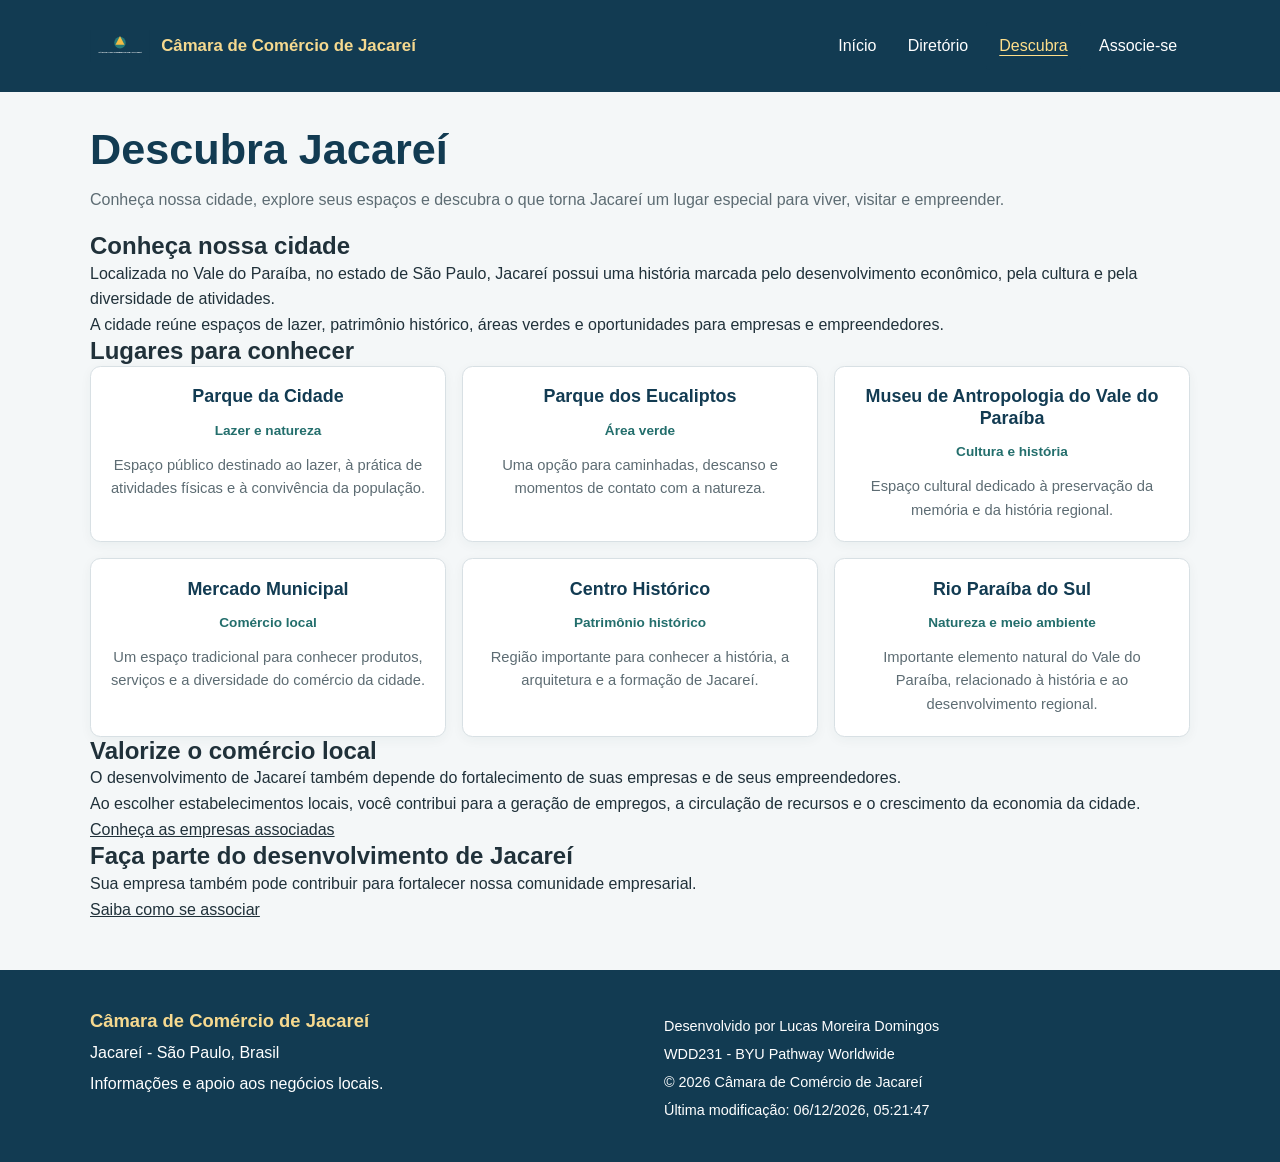
==== commit 2346aafa: "Merge branch 'main' of https://github.com/Luketa3965/wdd231" ====
--- a/camara/index.html
+++ b/camara/index.html
@@ -6,10 +6,10 @@
     <meta charset="UTF-8">
     <meta name="viewport" content="width=device-width, initial-scale=1.0">
 
-    <title>Início | Câmara de Comércio de Jacareí</title>
+    <title>Descubra Jacareí | Câmara de Comércio de Jacareí</title>
 
     <meta name="description"
-        content="Conheça a Câmara de Comércio de Jacareí, descubra empresas locais, eventos, oportunidades de negócios e benefícios para associados.">
+        content="Descubra Jacareí, conheça seus espaços culturais, áreas de lazer, história e oportunidades de desenvolvimento local.">
 
     <meta name="author" content="Lucas Moreira Domingos">
     <meta name="theme-color" content="#123b52">
@@ -19,16 +19,16 @@
 
     <!-- Open Graph -->
     <meta property="og:title"
-        content="Câmara de Comércio de Jacareí">
+        content="Descubra Jacareí | Câmara de Comércio de Jacareí">
 
     <meta property="og:description"
-        content="Conectando empresas, fortalecendo negócios e desenvolvendo Jacareí.">
+        content="Explore Jacareí e conheça os lugares, a cultura e as oportunidades da cidade.">
 
     <meta property="og:image"
         content="https://luketa3965.github.io/wdd231/camara/imagens/compartilhamento.png">
 
     <meta property="og:url"
-        content="https://luketa3965.github.io/wdd231/camara/index.html">
+        content="https://luketa3965.github.io/wdd231/camara/descubra.html">
 
     <meta property="og:type" content="website">
 
@@ -36,11 +36,10 @@
     <link rel="stylesheet" href="estilos/normalize.css">
     <link rel="stylesheet" href="estilos/telas-pequenas.css">
     <link rel="stylesheet" href="estilos/telas-grandes.css">
-    <link rel="stylesheet" href="estilos/inicio.css">
 
     <!-- JavaScript -->
     <script src="scripts/main.js" defer></script>
-    <script src="scripts/inicio.js" defer></script>
+
 </head>
 
 <body>
@@ -49,7 +48,9 @@
     <header class="site-header">
 
         <div class="brand">
+
             <a href="index.html" class="brand-link">
+
                 <img
                     src="imagens/compartilhamento.svg"
                     alt="Logo da Câmara de Comércio de Jacareí"
@@ -59,7 +60,9 @@
                 <span class="brand-name">
                     Câmara de Comércio de Jacareí
                 </span>
+
             </a>
+
         </div>
 
         <!-- MENU MOBILE -->
@@ -70,7 +73,9 @@
             aria-label="Abrir menu de navegação"
             aria-expanded="false"
             aria-controls="primary-nav">
+
             ☰
+
         </button>
 
         <!-- NAVEGAÇÃO -->
@@ -79,9 +84,14 @@
             class="primary-nav"
             aria-label="Navegação principal">
 
-            <a href="index.html" aria-current="page">Início</a>
+            <a href="index.html">Início</a>
+
             <a href="diretorio.html">Diretório</a>
-            <a href="descubra.html">Descubra</a>
+
+            <a href="descubra.html" aria-current="page">
+                Descubra
+            </a>
+
             <a href="associe-se.html">Associe-se</a>
 
         </nav>
@@ -89,240 +99,202 @@
     </header>
 
     <!-- CONTEÚDO PRINCIPAL -->
-    <main class="home-main">
-
-        <!-- HERO -->
-        <section class="hero">
-
-            <img
-                src="imagens/jacarei-hero.jpg"
-                alt="Vista panorâmica de Jacareí, São Paulo"
-                class="hero-image"
-                fetchpriority="high">
-
-            <div class="hero-content">
-
-                <p class="hero-label">
-                    Câmara de Comércio de Jacareí
-                </p>
-
-                <h1>
-                    Conectando negócios.
-                    Fortalecendo nossa cidade.
-                </h1>
-
-                <p>
-                    Juntos construímos um ambiente melhor
-                    para empreendedores, empresas e toda
-                    a comunidade de Jacareí.
-                </p>
-
-                <a href="associe-se.html" class="cta-button">
-                    Faça parte da nossa comunidade
-                </a>
+    <main class="directory-main">
+
+        <section class="directory-section">
+
+            <!-- TÍTULO -->
+            <div class="directory-heading">
+
+                <div>
+
+                    <h1>Descubra Jacareí</h1>
+
+                    <p>
+                        Conheça nossa cidade, explore seus espaços
+                        e descubra o que torna Jacareí um lugar
+                        especial para viver, visitar e empreender.
+                    </p>
+
+                </div>
 
             </div>
 
-        </section>
-
-        <!-- APRESENTAÇÃO -->
-        <section class="welcome-section">
-
-            <div>
-                <p class="section-label">Nossa missão</p>
-
-                <h2>
-                    O desenvolvimento de Jacareí começa
-                    com a união das empresas.
+            <!-- APRESENTAÇÃO -->
+            <section aria-labelledby="about-title">
+
+                <h2 id="about-title">
+                    Conheça nossa cidade
                 </h2>
-            </div>
-
-            <p>
-                A Câmara de Comércio de Jacareí tem como
-                objetivo fortalecer o comércio local,
-                conectar empreendedores e criar
-                oportunidades para o crescimento
-                econômico da nossa região.
-            </p>
-
-        </section>
-
-        <!-- EVENTOS -->
-        <section class="home-section events-section">
-
-            <div class="section-heading">
-                <div>
-                    <p class="section-label">Fique por dentro</p>
-                    <h2>Eventos e oportunidades</h2>
+
+                <p>
+                    Localizada no Vale do Paraíba, no estado de São Paulo,
+                    Jacareí possui uma história marcada pelo desenvolvimento
+                    econômico, pela cultura e pela diversidade de atividades.
+                </p>
+
+                <p>
+                    A cidade reúne espaços de lazer, patrimônio histórico,
+                    áreas verdes e oportunidades para empresas e
+                    empreendedores.
+                </p>
+
+            </section>
+
+            <!-- PONTOS DE INTERESSE -->
+            <section aria-labelledby="places-title">
+
+                <h2 id="places-title">
+                    Lugares para conhecer
+                </h2>
+
+                <div class="members-grid">
+
+                    <article class="member-card">
+
+                        <h3>Parque da Cidade</h3>
+
+                        <p class="member-category">
+                            Lazer e natureza
+                        </p>
+
+                        <p class="member-details">
+                            Espaço público destinado ao lazer,
+                            à prática de atividades físicas e
+                            à convivência da população.
+                        </p>
+
+                    </article>
+
+                    <article class="member-card">
+
+                        <h3>Parque dos Eucaliptos</h3>
+
+                        <p class="member-category">
+                            Área verde
+                        </p>
+
+                        <p class="member-details">
+                            Uma opção para caminhadas, descanso
+                            e momentos de contato com a natureza.
+                        </p>
+
+                    </article>
+
+                    <article class="member-card">
+
+                        <h3>Museu de Antropologia do Vale do Paraíba</h3>
+
+                        <p class="member-category">
+                            Cultura e história
+                        </p>
+
+                        <p class="member-details">
+                            Espaço cultural dedicado à preservação
+                            da memória e da história regional.
+                        </p>
+
+                    </article>
+
+                    <article class="member-card">
+
+                        <h3>Mercado Municipal</h3>
+
+                        <p class="member-category">
+                            Comércio local
+                        </p>
+
+                        <p class="member-details">
+                            Um espaço tradicional para conhecer
+                            produtos, serviços e a diversidade
+                            do comércio da cidade.
+                        </p>
+
+                    </article>
+
+                    <article class="member-card">
+
+                        <h3>Centro Histórico</h3>
+
+                        <p class="member-category">
+                            Patrimônio histórico
+                        </p>
+
+                        <p class="member-details">
+                            Região importante para conhecer
+                            a história, a arquitetura e a
+                            formação de Jacareí.
+                        </p>
+
+                    </article>
+
+                    <article class="member-card">
+
+                        <h3>Rio Paraíba do Sul</h3>
+
+                        <p class="member-category">
+                            Natureza e meio ambiente
+                        </p>
+
+                        <p class="member-details">
+                            Importante elemento natural do Vale
+                            do Paraíba, relacionado à história
+                            e ao desenvolvimento regional.
+                        </p>
+
+                    </article>
+
                 </div>
-            </div>
-
-            <div class="events-grid">
-
-                <article class="event-card">
-
-                    <span class="event-category">Networking</span>
-
-                    <h3>Encontro de Empreendedores</h3>
-
-                    <p>
-                        Uma oportunidade para conhecer
-                        empresários, compartilhar experiências
-                        e desenvolver novas parcerias.
-                    </p>
-
-                    <p class="event-note">
-                        Programação ilustrativa para fins acadêmicos.
-                    </p>
-
-                </article>
-
-                <article class="event-card">
-
-                    <span class="event-category">Capacitação</span>
-
-                    <h3>Workshop de Gestão Empresarial</h3>
-
-                    <p>
-                        Aprenda estratégias de organização,
-                        planejamento e crescimento para
-                        pequenos e médios negócios.
-                    </p>
-
-                    <p class="event-note">
-                        Programação ilustrativa para fins acadêmicos.
-                    </p>
-
-                </article>
-
-                <article class="event-card">
-
-                    <span class="event-category">Comunidade</span>
-
-                    <h3>Valorização do Comércio Local</h3>
-
-                    <p>
-                        Descubra empresas da nossa cidade
-                        e conheça iniciativas que fortalecem
-                        a economia de Jacareí.
-                    </p>
-
-                    <p class="event-note">
-                        Programação ilustrativa para fins acadêmicos.
-                    </p>
-
-                </article>
-
-            </div>
-
-        </section>
-
-        <!-- CLIMA -->
-        <section class="home-section weather-section">
-
-            <div class="section-heading">
-                <div>
-                    <p class="section-label">Condições locais</p>
-                    <h2>Tempo em Jacareí</h2>
-                </div>
-            </div>
-
-            <div class="weather-container">
-
-                <article class="weather-current">
-
-                    <h3>Condições atuais</h3>
-
-                    <div
-                        id="current-weather"
-                        class="current-weather"
-                        aria-live="polite">
-
-                        <p>Carregando informações meteorológicas...</p>
-
-                    </div>
-
-                </article>
-
-                <article class="weather-forecast">
-
-                    <h3>Previsão para os próximos dias</h3>
-
-                    <div
-                        id="forecast-container"
-                        class="forecast-grid"
-                        aria-live="polite">
-
-                        <p>Carregando previsão...</p>
-
-                    </div>
-
-                </article>
-
-            </div>
-
-            <p class="weather-source">
-                Dados meteorológicos fornecidos pelo OpenWeatherMap.
-            </p>
-
-        </section>
-
-        <!-- EMPRESAS EM DESTAQUE -->
-        <section class="home-section featured-section">
-
-            <div class="section-heading">
-
-                <div>
-                    <p class="section-label">Nossa comunidade</p>
-
-                    <h2>Empresas em destaque</h2>
-
-                    <p>
-                        Conheça alguns dos nossos associados
-                        que contribuem para o desenvolvimento
-                        de Jacareí.
-                    </p>
-                </div>
-
-                <a href="diretorio.html" class="secondary-link">
-                    Ver todas as empresas →
-                </a>
-
-            </div>
-
-            <div
-                id="featured-container"
-                class="featured-grid"
-                aria-live="polite"
-                aria-busy="true">
-
-                <p>Carregando empresas em destaque...</p>
-
-            </div>
-
-        </section>
-
-        <!-- ASSOCIAÇÃO -->
-        <section class="join-section">
-
-            <div>
-                <p class="section-label">Faça parte</p>
-
-                <h2>
-                    Sua empresa merece crescer junto
-                    com Jacareí.
+
+            </section>
+
+            <!-- DESENVOLVIMENTO LOCAL -->
+            <section aria-labelledby="local-title">
+
+                <h2 id="local-title">
+                    Valorize o comércio local
                 </h2>
 
                 <p>
-                    Associe-se e tenha acesso a oportunidades
-                    de networking, divulgação e desenvolvimento
-                    empresarial.
-                </p>
-            </div>
-
-            <a href="associe-se.html" class="cta-button">
-                Conheça os benefícios
-            </a>
+                    O desenvolvimento de Jacareí também depende
+                    do fortalecimento de suas empresas e de seus
+                    empreendedores.
+                </p>
+
+                <p>
+                    Ao escolher estabelecimentos locais, você
+                    contribui para a geração de empregos,
+                    a circulação de recursos e o crescimento
+                    da economia da cidade.
+                </p>
+
+                <p>
+                    <a href="diretorio.html">
+                        Conheça as empresas associadas
+                    </a>
+                </p>
+
+            </section>
+
+            <!-- CHAMADA PARA ASSOCIAÇÃO -->
+            <section aria-labelledby="join-title">
+
+                <h2 id="join-title">
+                    Faça parte do desenvolvimento de Jacareí
+                </h2>
+
+                <p>
+                    Sua empresa também pode contribuir para
+                    fortalecer nossa comunidade empresarial.
+                </p>
+
+                <p>
+                    <a href="associe-se.html">
+                        Saiba como se associar
+                    </a>
+                </p>
+
+            </section>
 
         </section>
 
@@ -362,4 +334,5 @@
     </footer>
 
 </body>
+
 </html>
--- a/camara/estilos/telas-pequenas.css
+++ b/camara/estilos/telas-pequenas.css
@@ -8,7 +8,7 @@
 :root {
     --color-primary: #123b52;
     --color-secondary: #e5a823;
-    --color-accent: #287a78;
+    --color-accent: #236e6c;
     --color-background: #f4f7f8;
     --color-surface: #ffffff;
     --color-text: #20313a;
@@ -19,7 +19,7 @@
     --color-link: #ffdf8a;
 
     --font-body: "Roboto", Arial, Helvetica, sans-serif;
-    --font-heading: "Montserrat", Arial, sans-serif;
+    --font-heading: "Montserrat", Arial, Helvetica, sans-serif;
 }
 
 /* CONFIGURAÇÕES GERAIS */
@@ -73,9 +73,12 @@
     object-fit: contain;
 }
 
-.brand-link h2 {
+.brand-link h2,
+.brand-name {
     color: var(--color-highlight);
     font-size: 1.05rem;
+    font-family: var(--font-heading);
+    font-weight: 700;
 }
 
 .brand-link p {
@@ -88,13 +91,13 @@
     padding: 0.45rem 0.7rem;
     border: 1px solid #ffffff80;
     border-radius: 0.35rem;
-    background: transparent;
+    background: #123b52;
     color: var(--color-white);
     font-size: 1.4rem;
 }
 
 .menu-button:hover {
-    background: #ffffff1c;
+    background: #1b4b63;
 }
 
 /* NAVEGAÇÃO */
@@ -118,8 +121,10 @@
 
 .primary-nav a:hover,
 .primary-nav a[aria-current="page"] {
-    background: #ffffff1c;
+    background: #123b52;
     color: var(--color-link);
+    text-decoration: underline;
+    text-underline-offset: 0.25rem;
 }
 
 /* CONTEÚDO PRINCIPAL */
--- a/camara/estilos/telas-grandes.css
+++ b/camara/estilos/telas-grandes.css
@@ -4,20 +4,19 @@
    Câmara de Comércio de Jacareí
 ===================================== */
 
-/* Layout para telas a partir de 700px */
+/* TELAS A PARTIR DE 700px */
 @media screen and (min-width: 700px) {
 
-    /* Cabeçalho */
+    /* CABEÇALHO */
     .site-header {
         padding: 1rem max(2rem, calc((100% - 1100px) / 2));
     }
 
-    /* Botão do menu */
+    /* NAVEGAÇÃO */
     .menu-button {
         display: none;
     }
 
-    /* Navegação */
     .primary-nav {
         display: flex;
         flex-basis: auto;
@@ -26,25 +25,18 @@
         gap: 0.35rem;
     }
 
-    /* Cabeçalho do diretório */
+    /* DIRETÓRIO */
     .directory-heading {
         flex-direction: row;
         align-items: end;
         justify-content: space-between;
     }
 
-    /* Grade de associados */
     .members-grid {
         grid-template-columns: repeat(2, minmax(0, 1fr));
     }
 
-    /* Lista de associados */
-    .members-list {
-        display: flex;
-        flex-direction: column;
-    }
-
-    /* Rodapé */
+    /* RODAPÉ */
     .site-footer {
         grid-template-columns: repeat(2, minmax(0, 1fr));
         gap: 3rem;
@@ -57,10 +49,9 @@
     }
 }
 
-/* Layout para telas a partir de 1000px */
+/* TELAS A PARTIR DE 1000px */
 @media screen and (min-width: 1000px) {
 
-    /* Três colunas no diretório */
     .members-grid {
         grid-template-columns: repeat(3, minmax(0, 1fr));
     }
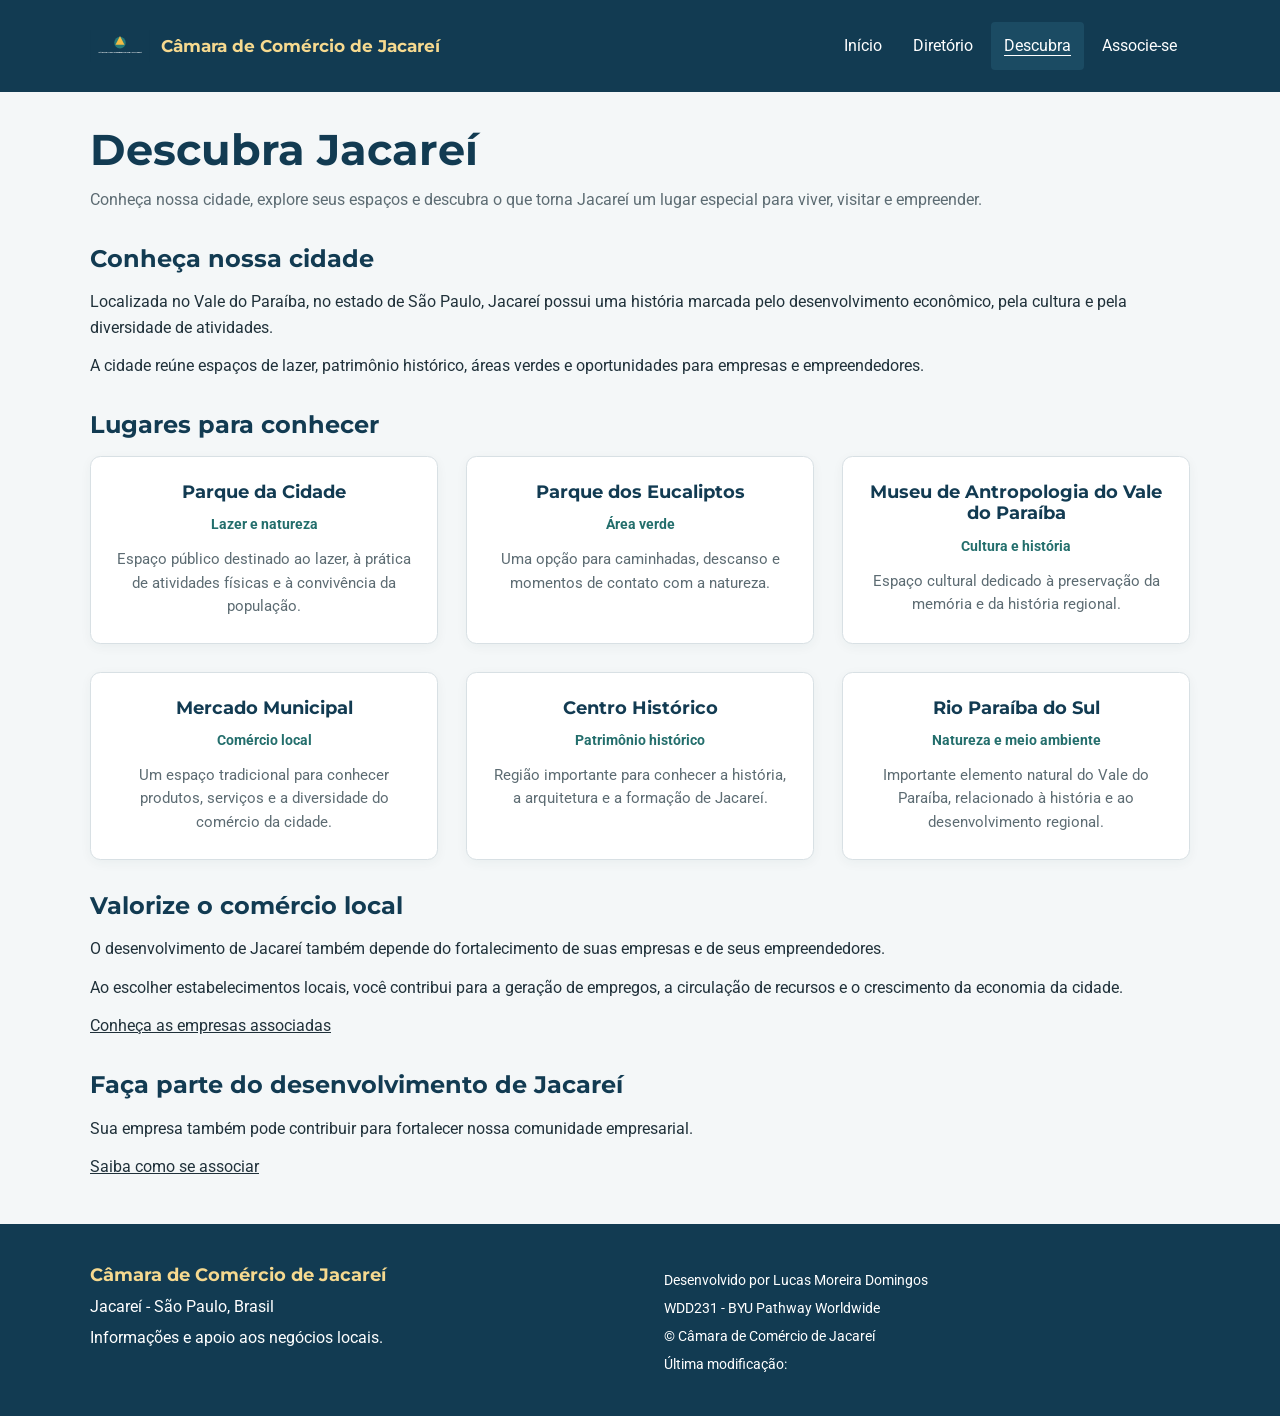
==== commit 39b6af5f: "Merge branch 'main' of https://github.com/Luketa3965/wdd231" ====
--- a/camara/index.html
+++ b/camara/index.html
@@ -31,6 +31,13 @@
         content="https://luketa3965.github.io/wdd231/camara/descubra.html">
 
     <meta property="og:type" content="website">
+
+    <!-- GOOGLE FONTS -->
+    <link rel="preconnect" href="https://fonts.googleapis.com">
+    <link rel="preconnect" href="https://fonts.gstatic.com" crossorigin>
+
+    <link href="https://fonts.googleapis.com/css2?family=Montserrat:wght@400;500;600;700;800&family=Roboto:wght@400;500;700&display=swap"
+        rel="stylesheet">
 
     <!-- CSS -->
     <link rel="stylesheet" href="estilos/normalize.css">
--- a/camara/estilos/telas-pequenas.css
+++ b/camara/estilos/telas-pequenas.css
@@ -2,9 +2,13 @@
 /* =====================================
    CÂMARA DE COMÉRCIO DE JACAREÍ
    ESTILOS PARA TELAS PEQUENAS
-===================================== */
-
-/* VARIÁVEIS */
+   Desenvolvido por Lucas Moreira Domingos
+===================================== */
+
+/* =====================================
+   1. VARIÁVEIS
+===================================== */
+
 :root {
     --color-primary: #123b52;
     --color-secondary: #e5a823;
@@ -22,9 +26,17 @@
     --font-heading: "Montserrat", Arial, Helvetica, sans-serif;
 }
 
-/* CONFIGURAÇÕES GERAIS */
+/* =====================================
+   2. CONFIGURAÇÕES GERAIS
+===================================== */
+
+* {
+    box-sizing: border-box;
+}
+
 body {
     min-width: 320px;
+    margin: 0;
     background: var(--color-background);
     color: var(--color-text);
     font-family: var(--font-body);
@@ -33,16 +45,32 @@
 
 h1,
 h2,
-h3 {
+h3,
+h4,
+h5,
+h6 {
     font-family: var(--font-heading);
     line-height: 1.2;
 }
 
+img {
+    max-width: 100%;
+    height: auto;
+}
+
 button {
     cursor: pointer;
-}
-
-/* CABEÇALHO */
+    font-family: inherit;
+}
+
+a {
+    overflow-wrap: anywhere;
+}
+
+/* =====================================
+   3. CABEÇALHO
+===================================== */
+
 .site-header {
     position: relative;
     display: flex;
@@ -73,25 +101,23 @@
     object-fit: contain;
 }
 
-.brand-link h2,
-.brand-name {
+.brand-name,
+.brand-link h2 {
     color: var(--color-highlight);
+    font-family: var(--font-heading);
     font-size: 1.05rem;
-    font-family: var(--font-heading);
     font-weight: 700;
 }
 
-.brand-link p {
-    color: var(--color-white);
-    font-size: 0.85rem;
-}
-
-/* BOTÃO DO MENU */
+/* =====================================
+   4. BOTÃO DO MENU
+===================================== */
+
 .menu-button {
     padding: 0.45rem 0.7rem;
     border: 1px solid #ffffff80;
     border-radius: 0.35rem;
-    background: #123b52;
+    background: var(--color-primary);
     color: var(--color-white);
     font-size: 1.4rem;
 }
@@ -100,7 +126,10 @@
     background: #1b4b63;
 }
 
-/* NAVEGAÇÃO */
+/* =====================================
+   5. NAVEGAÇÃO
+===================================== */
+
 .primary-nav {
     display: none;
     flex-basis: 100%;
@@ -121,13 +150,16 @@
 
 .primary-nav a:hover,
 .primary-nav a[aria-current="page"] {
-    background: #123b52;
-    color: var(--color-link);
+    background: #1b4b63;
+    color: var(--color-white);
     text-decoration: underline;
     text-underline-offset: 0.25rem;
 }
 
-/* CONTEÚDO PRINCIPAL */
+/* =====================================
+   6. CONTEÚDO PRINCIPAL
+===================================== */
+
 .directory-main {
     width: min(100% - 2rem, 1100px);
     margin: 0 auto;
@@ -154,14 +186,36 @@
     color: var(--color-muted);
 }
 
-/* CONTADOR DE EMPRESAS */
+/* SEÇÕES DA PÁGINA DESCOBRIR */
+
+.directory-section > section {
+    margin-top: 2rem;
+}
+
+.directory-section > section h2 {
+    margin-bottom: 1rem;
+    color: var(--color-primary);
+    font-size: 1.5rem;
+}
+
+.directory-section > section > p {
+    margin-bottom: 0.8rem;
+}
+
+/* =====================================
+   7. CONTADOR DE EMPRESAS
+===================================== */
+
 #member-count {
     margin: 0.5rem 0 1rem;
     color: var(--color-muted);
     font-size: 0.92rem;
 }
 
-/* BOTÕES DE VISUALIZAÇÃO */
+/* =====================================
+   8. BOTÕES DE VISUALIZAÇÃO
+===================================== */
+
 .view-controls {
     display: flex;
     flex-wrap: wrap;
@@ -185,20 +239,26 @@
     color: var(--color-white);
 }
 
-/* GRADE DE EMPRESAS */
+/* =====================================
+   9. GRADE DE EMPRESAS
+===================================== */
+
 .members-grid {
     display: grid;
     grid-template-columns: minmax(0, 1fr);
     gap: 1rem;
 }
 
-/* CARTÕES DAS EMPRESAS */
+/* =====================================
+   10. CARTÕES
+===================================== */
+
 .member-card {
     display: flex;
+    min-width: 0;
     flex-direction: column;
     align-items: center;
     gap: 0.75rem;
-    min-width: 0;
     padding: 1.2rem;
     border: 1px solid var(--color-border);
     border-radius: 0.65rem;
@@ -236,7 +296,10 @@
     overflow-wrap: anywhere;
 }
 
-/* VISUALIZAÇÃO EM LISTA */
+/* =====================================
+   11. VISUALIZAÇÃO EM LISTA
+===================================== */
+
 .members-list {
     display: flex;
     flex-direction: column;
@@ -264,7 +327,10 @@
     min-width: 0;
 }
 
-/* MENSAGENS */
+/* =====================================
+   12. MENSAGENS
+===================================== */
+
 .status-message {
     grid-column: 1 / -1;
     padding: 1.5rem;
@@ -272,7 +338,10 @@
     text-align: center;
 }
 
-/* RODAPÉ */
+/* =====================================
+   13. RODAPÉ
+===================================== */
+
 .site-footer {
     display: grid;
     gap: 1.5rem;
@@ -302,7 +371,10 @@
     font-size: 0.9rem;
 }
 
-/* ACESSIBILIDADE */
+/* =====================================
+   14. ACESSIBILIDADE
+===================================== */
+
 a:focus-visible,
 button:focus-visible {
     outline: 3px solid var(--color-secondary);
--- a/camara/estilos/telas-grandes.css
+++ b/camara/estilos/telas-grandes.css
@@ -4,15 +4,24 @@
    Câmara de Comércio de Jacareí
 ===================================== */
 
-/* TELAS A PARTIR DE 700px */
+/* =====================================
+   TELAS A PARTIR DE 700px
+===================================== */
+
 @media screen and (min-width: 700px) {
 
     /* CABEÇALHO */
+
     .site-header {
         padding: 1rem max(2rem, calc((100% - 1100px) / 2));
+        display: flex;
+        align-items: center;
+        justify-content: space-between;
+        gap: 2rem;
     }
 
     /* NAVEGAÇÃO */
+
     .menu-button {
         display: none;
     }
@@ -22,23 +31,52 @@
         flex-basis: auto;
         flex-direction: row;
         align-items: center;
+        justify-content: flex-end;
         gap: 0.35rem;
     }
 
-    /* DIRETÓRIO */
+    .primary-nav a {
+        white-space: nowrap;
+    }
+
+    /* CONTEÚDO PRINCIPAL */
+
+    .directory-main {
+        width: min(100% - 4rem, 1100px);
+        margin-inline: auto;
+    }
+
+    .directory-section {
+        padding-block: 2rem;
+    }
+
+    /* TÍTULO E CONTROLES */
+
     .directory-heading {
+        display: flex;
         flex-direction: row;
         align-items: end;
         justify-content: space-between;
+        gap: 2rem;
     }
+
+    /* DIRETÓRIO DE EMPRESAS */
 
     .members-grid {
         grid-template-columns: repeat(2, minmax(0, 1fr));
+        gap: 1.5rem;
+    }
+
+    .member-card {
+        padding: 1.5rem;
     }
 
     /* RODAPÉ */
+
     .site-footer {
+        display: grid;
         grid-template-columns: repeat(2, minmax(0, 1fr));
+        align-items: start;
         gap: 3rem;
         padding: 2.5rem max(2rem, calc((100% - 1100px) / 2));
     }
@@ -49,10 +87,59 @@
     }
 }
 
-/* TELAS A PARTIR DE 1000px */
+/* =====================================
+   TELAS A PARTIR DE 1000px
+===================================== */
+
 @media screen and (min-width: 1000px) {
+
+    /* DIRETÓRIO */
+
+    .members-grid {
+        grid-template-columns: repeat(3, minmax(0, 1fr));
+        gap: 1.75rem;
+    }
+
+    /* CARTÕES */
+
+    .member-card {
+        transition:
+            transform 0.2s ease,
+            box-shadow 0.2s ease;
+    }
+
+    .member-card:hover {
+        transform: translateY(-4px);
+        box-shadow: 0 8px 20px rgb(0 0 0 / 10%);
+    }
+}
+
+/* =====================================
+   TELAS EXTRA GRANDES
+===================================== */
+
+@media screen and (min-width: 1200px) {
 
     .members-grid {
         grid-template-columns: repeat(3, minmax(0, 1fr));
     }
+
+    .directory-main {
+        width: min(100% - 4rem, 1100px);
+    }
 }
+
+/* =====================================
+   ACESSIBILIDADE
+===================================== */
+
+@media (prefers-reduced-motion: reduce) {
+
+    .member-card {
+        transition: none;
+    }
+
+    .member-card:hover {
+        transform: none;
+    }
+}
